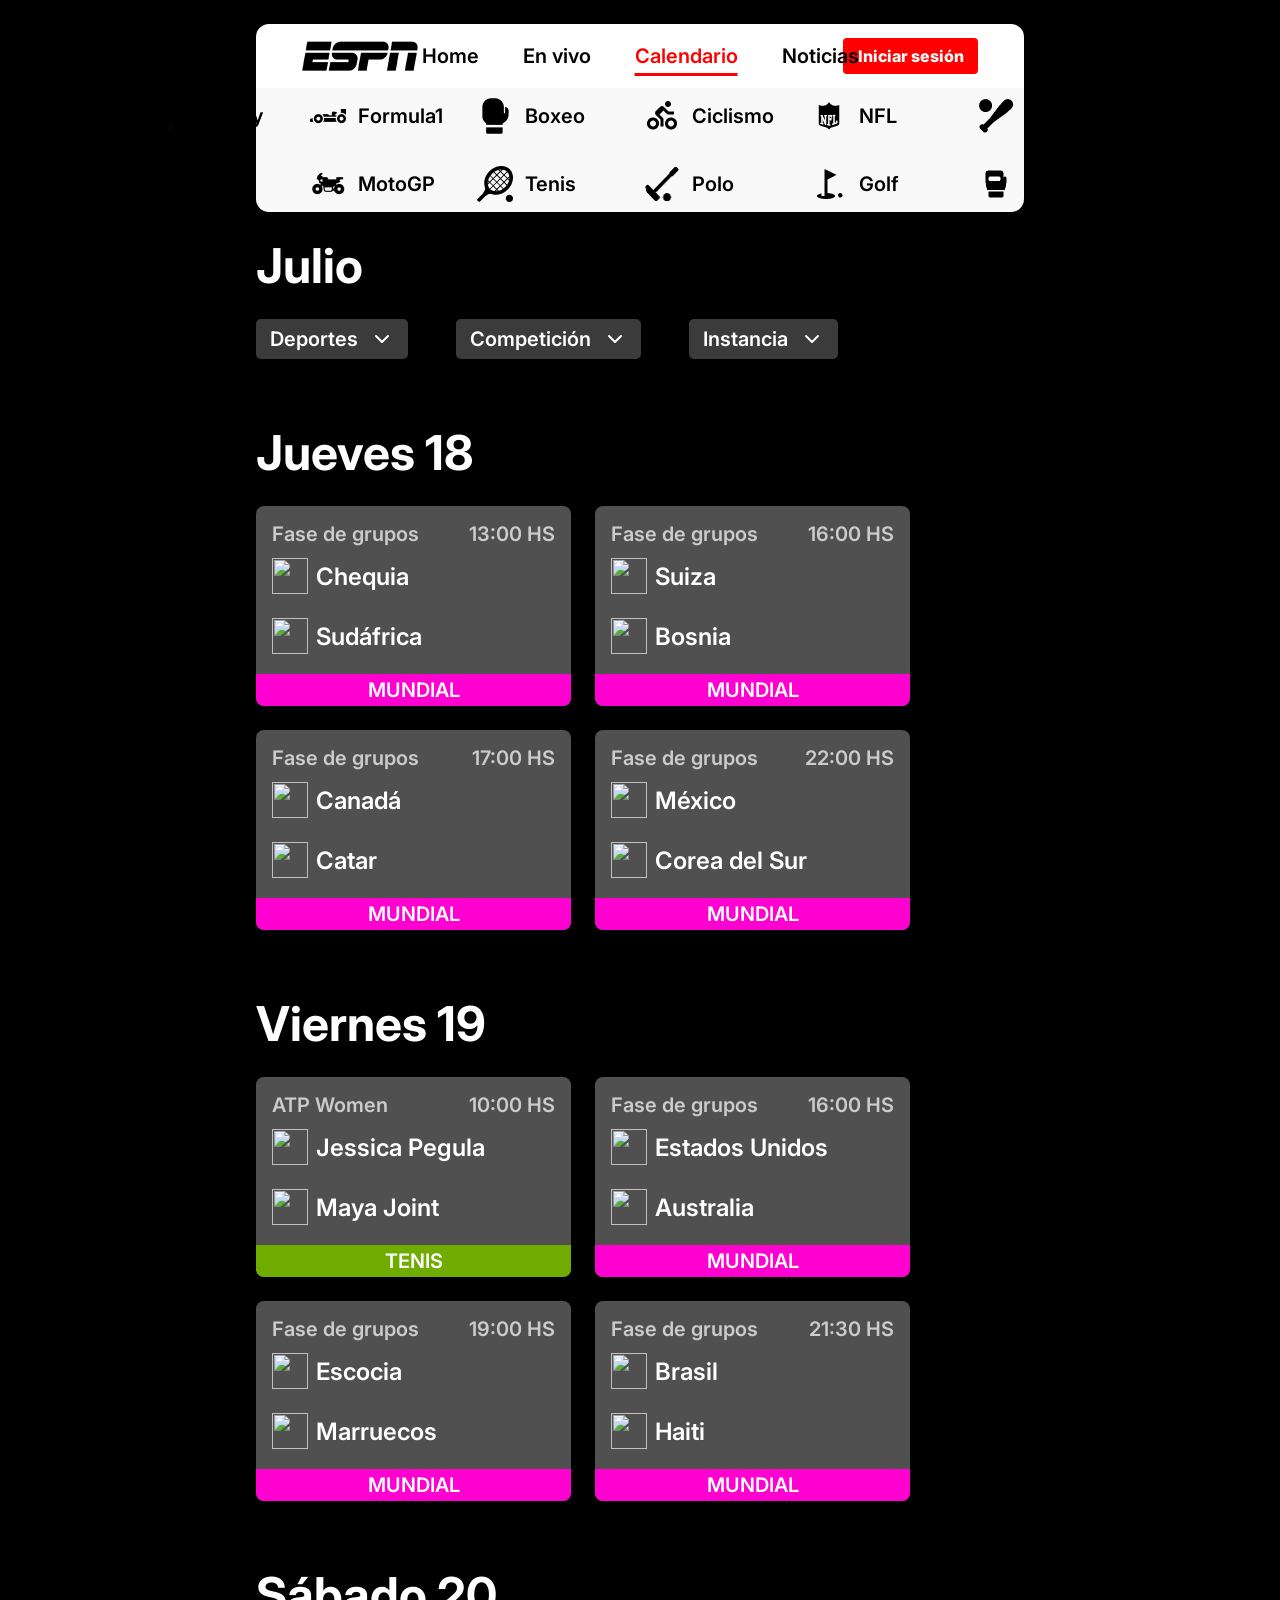
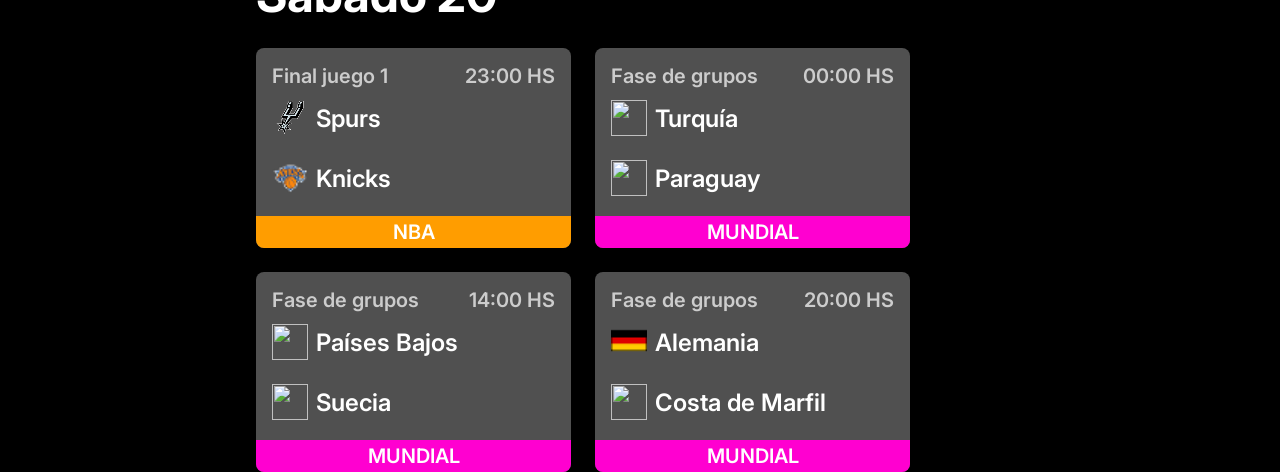
==== calendario.html @ e0d80b86 "calendario" ====
<!DOCTYPE html>
<html lang="es">
<head>
  <meta charset="UTF-8">
  <meta name="viewport" content="width=device-width, initial-scale=1.0">
  <title>ESPN Argentina - Calendario</title>
  <link rel="preconnect" href="https://fonts.googleapis.com">
  <link rel="preconnect" href="https://fonts.gstatic.com" crossorigin>
  <link href="https://fonts.googleapis.com/css2?family=Inter:wght@400;500;600;700;800&display=swap" rel="stylesheet">
  <link rel="stylesheet" href="styles.css">
</head>
<body>

  <header class="navbar" id="navbar">
    <div class="navbar__inner">
      <a href="index.html" class="navbar__logo">
        <img src="assets/logo.png" alt="ESPN" width="116" height="30">
      </a>
      <nav class="navbar__nav">
        <a href="index.html" class="navbar__link">Home</a>
        <a href="en-vivo.html" class="navbar__link">En vivo</a>
        <a href="calendario.html" class="navbar__link navbar__link--active">Calendario</a>
        <a href="noticias.html" class="navbar__link">Noticias</a>
      </nav>
      <div class="navbar__actions">
        <button class="navbar__login">Iniciar sesión</button>
      </div>
    </div>
  </header>

  <div class="sports-grid" id="sportsGrid">
    <div class="sports-grid__row">
      <a href="futbol.html" class="sports-grid__item"><img src="assets/menu/futbol.png" alt="" width="36" height="36"><span>Futbol</span></a>
      <a href="hockey.html" class="sports-grid__item"><img src="assets/menu/hockey.png" alt="" width="36" height="36"><span>Hockey</span></a>
      <a href="formula1.html" class="sports-grid__item"><img src="assets/menu/formula1.png" alt="" width="36" height="36"><span>Formula1</span></a>
      <a href="boxeo.html" class="sports-grid__item"><img src="assets/menu/boxeo.png" alt="" width="36" height="36"><span>Boxeo</span></a>
      <a href="ciclismo.html" class="sports-grid__item"><img src="assets/menu/ciclismo.png" alt="" width="36" height="36"><span>Ciclismo</span></a>
      <a href="nfl.html" class="sports-grid__item"><img src="assets/menu/nfl.png" alt="" width="36" height="36"><span>NFL</span></a>
      <a href="mlb.html" class="sports-grid__item"><img src="assets/menu/mlb.png" alt="" width="36" height="36"><span>MLB</span></a>
      <a href="run.html" class="sports-grid__item"><img src="assets/menu/run.png" alt="" width="36" height="36"><span>RUN</span></a>
    </div>
    <div class="sports-grid__row">
      <a href="rugby.html" class="sports-grid__item"><img src="assets/menu/rugby.png" alt="" width="36" height="36"><span>Rugby</span></a>
      <a href="nba.html" class="sports-grid__item"><img src="assets/menu/nba.png" alt="" width="36" height="36"><span>NBA</span></a>
      <a href="motogp.html" class="sports-grid__item"><img src="assets/menu/motogp.png" alt="" width="36" height="36"><span>MotoGP</span></a>
      <a href="tenis.html" class="sports-grid__item"><img src="assets/menu/tenis.png" alt="" width="36" height="36"><span>Tenis</span></a>
      <a href="polo.html" class="sports-grid__item"><img src="assets/menu/polo.png" alt="" width="36" height="36"><span>Polo</span></a>
      <a href="golf.html" class="sports-grid__item"><img src="assets/menu/golf.png" alt="" width="36" height="36"><span>Golf</span></a>
      <a href="mma.html" class="sports-grid__item"><img src="assets/menu/mma.png" alt="" width="36" height="36"><span>MMA</span></a>
      <div class="sports-grid__item sports-grid__item--empty"></div>
    </div>
  </div>

  <button class="sports-toggle" id="sportsToggle" aria-label="Mostrar deportes">
    <svg width="36" height="36" viewBox="0 0 24 24" fill="none" stroke="currentColor" stroke-width="2" stroke-linecap="round" stroke-linejoin="round"><polyline points="6 9 12 15 18 9"></polyline></svg>
  </button>

  <div class="sports-grid sports-grid--floating" id="sportsGridFloating">
    <div class="sports-grid__row">
      <a href="futbol.html" class="sports-grid__item"><img src="assets/menu/futbol.png" alt="" width="36" height="36"><span>Futbol</span></a>
      <a href="hockey.html" class="sports-grid__item"><img src="assets/menu/hockey.png" alt="" width="36" height="36"><span>Hockey</span></a>
      <a href="formula1.html" class="sports-grid__item"><img src="assets/menu/formula1.png" alt="" width="36" height="36"><span>Formula1</span></a>
      <a href="boxeo.html" class="sports-grid__item"><img src="assets/menu/boxeo.png" alt="" width="36" height="36"><span>Boxeo</span></a>
      <a href="ciclismo.html" class="sports-grid__item"><img src="assets/menu/ciclismo.png" alt="" width="36" height="36"><span>Ciclismo</span></a>
      <a href="nfl.html" class="sports-grid__item"><img src="assets/menu/nfl.png" alt="" width="36" height="36"><span>NFL</span></a>
      <a href="mlb.html" class="sports-grid__item"><img src="assets/menu/mlb.png" alt="" width="36" height="36"><span>MLB</span></a>
      <a href="run.html" class="sports-grid__item"><img src="assets/menu/run.png" alt="" width="36" height="36"><span>RUN</span></a>
    </div>
    <div class="sports-grid__row">
      <a href="rugby.html" class="sports-grid__item"><img src="assets/menu/rugby.png" alt="" width="36" height="36"><span>Rugby</span></a>
      <a href="nba.html" class="sports-grid__item"><img src="assets/menu/nba.png" alt="" width="36" height="36"><span>NBA</span></a>
      <a href="motogp.html" class="sports-grid__item"><img src="assets/menu/motogp.png" alt="" width="36" height="36"><span>MotoGP</span></a>
      <a href="tenis.html" class="sports-grid__item"><img src="assets/menu/tenis.png" alt="" width="36" height="36"><span>Tenis</span></a>
      <a href="polo.html" class="sports-grid__item"><img src="assets/menu/polo.png" alt="" width="36" height="36"><span>Polo</span></a>
      <a href="golf.html" class="sports-grid__item"><img src="assets/menu/golf.png" alt="" width="36" height="36"><span>Golf</span></a>
      <a href="mma.html" class="sports-grid__item"><img src="assets/menu/mma.png" alt="" width="36" height="36"><span>MMA</span></a>
      <div class="sports-grid__item sports-grid__item--empty"></div>
    </div>
  </div>

  <main class="calendario-page">

    <h2 class="section-title">Julio</h2>

    <div class="filters-bar">
      <button class="filter-btn" data-filter="deportes">
        Deportes
        <svg width="24" height="24" viewBox="0 0 24 24" fill="none" stroke="currentColor" stroke-width="2" stroke-linecap="round" stroke-linejoin="round"><polyline points="6 9 12 15 18 9"></polyline></svg>
      </button>
      <button class="filter-btn" data-filter="competicion">
        Competición
        <svg width="24" height="24" viewBox="0 0 24 24" fill="none" stroke="currentColor" stroke-width="2" stroke-linecap="round" stroke-linejoin="round"><polyline points="6 9 12 15 18 9"></polyline></svg>
      </button>
      <button class="filter-btn" data-filter="instancia">
        Instancia
        <svg width="24" height="24" viewBox="0 0 24 24" fill="none" stroke="currentColor" stroke-width="2" stroke-linecap="round" stroke-linejoin="round"><polyline points="6 9 12 15 18 9"></polyline></svg>
      </button>
    </div>

    <!-- Jueves 18 -->
    <section class="day-group">
      <h2 class="section-title">Jueves 18</h2>
      <div class="calendar-cards-row">

        <a href="#" class="calendar-card">
          <div class="calendar-card__header">
            <span class="calendar-card__instance">Fase de grupos</span>
            <span class="calendar-card__time">13:00 HS</span>
          </div>
          <div class="calendar-card__teams">
            <div class="calendar-card__team">
              <img src="assets/banderas/chequia.png" alt="" width="36" height="36">
              <span class="calendar-card__team-name">Chequia</span>
            </div>
            <div class="calendar-card__team">
              <img src="assets/banderas/sudafrica.png" alt="" width="36" height="36">
              <span class="calendar-card__team-name">Sudáfrica</span>
            </div>
          </div>
          <span class="calendar-card__league" style="background-color: var(--color-mundial);">MUNDIAL</span>
        </a>

        <a href="#" class="calendar-card">
          <div class="calendar-card__header">
            <span class="calendar-card__instance">Fase de grupos</span>
            <span class="calendar-card__time">16:00 HS</span>
          </div>
          <div class="calendar-card__teams">
            <div class="calendar-card__team">
              <img src="assets/banderas/suiza.png" alt="" width="36" height="36">
              <span class="calendar-card__team-name">Suiza</span>
            </div>
            <div class="calendar-card__team">
              <img src="assets/banderas/bosnia.png" alt="" width="36" height="36">
              <span class="calendar-card__team-name">Bosnia</span>
            </div>
          </div>
          <span class="calendar-card__league" style="background-color: var(--color-mundial);">MUNDIAL</span>
        </a>

        <a href="#" class="calendar-card">
          <div class="calendar-card__header">
            <span class="calendar-card__instance">Fase de grupos</span>
            <span class="calendar-card__time">17:00 HS</span>
          </div>
          <div class="calendar-card__teams">
            <div class="calendar-card__team">
              <img src="assets/banderas/canada.png" alt="" width="36" height="36">
              <span class="calendar-card__team-name">Canadá</span>
            </div>
            <div class="calendar-card__team">
              <img src="assets/banderas/catar.png" alt="" width="36" height="36">
              <span class="calendar-card__team-name">Catar</span>
            </div>
          </div>
          <span class="calendar-card__league" style="background-color: var(--color-mundial);">MUNDIAL</span>
        </a>

        <a href="#" class="calendar-card">
          <div class="calendar-card__header">
            <span class="calendar-card__instance">Fase de grupos</span>
            <span class="calendar-card__time">22:00 HS</span>
          </div>
          <div class="calendar-card__teams">
            <div class="calendar-card__team">
              <img src="assets/banderas/mexico.png" alt="" width="36" height="36">
              <span class="calendar-card__team-name">México</span>
            </div>
            <div class="calendar-card__team">
              <img src="assets/banderas/coreadelsur.png" alt="" width="36" height="36">
              <span class="calendar-card__team-name">Corea del Sur</span>
            </div>
          </div>
          <span class="calendar-card__league" style="background-color: var(--color-mundial);">MUNDIAL</span>
        </a>

      </div>
    </section>

    <!-- Viernes 19 -->
    <section class="day-group">
      <h2 class="section-title">Viernes 19</h2>
      <div class="calendar-cards-row">

        <a href="#" class="calendar-card">
          <div class="calendar-card__header">
            <span class="calendar-card__instance">ATP Women</span>
            <span class="calendar-card__time">10:00 HS</span>
          </div>
          <div class="calendar-card__teams">
            <div class="calendar-card__team">
              <img src="assets/banderas/eeuu.png" alt="" width="36" height="36">
              <span class="calendar-card__team-name">Jessica Pegula</span>
            </div>
            <div class="calendar-card__team">
              <img src="assets/banderas/australia.png" alt="" width="36" height="36">
              <span class="calendar-card__team-name">Maya Joint</span>
            </div>
          </div>
          <span class="calendar-card__league" style="background-color: var(--color-tenis);">TENIS</span>
        </a>

        <a href="#" class="calendar-card">
          <div class="calendar-card__header">
            <span class="calendar-card__instance">Fase de grupos</span>
            <span class="calendar-card__time">16:00 HS</span>
          </div>
          <div class="calendar-card__teams">
            <div class="calendar-card__team">
              <img src="assets/banderas/eeuu.png" alt="" width="36" height="36">
              <span class="calendar-card__team-name">Estados Unidos</span>
            </div>
            <div class="calendar-card__team">
              <img src="assets/banderas/australia.png" alt="" width="36" height="36">
              <span class="calendar-card__team-name">Australia</span>
            </div>
          </div>
          <span class="calendar-card__league" style="background-color: var(--color-mundial);">MUNDIAL</span>
        </a>

        <a href="#" class="calendar-card">
          <div class="calendar-card__header">
            <span class="calendar-card__instance">Fase de grupos</span>
            <span class="calendar-card__time">19:00 HS</span>
          </div>
          <div class="calendar-card__teams">
            <div class="calendar-card__team">
              <img src="assets/banderas/escocia.png" alt="" width="36" height="36">
              <span class="calendar-card__team-name">Escocia</span>
            </div>
            <div class="calendar-card__team">
              <img src="assets/banderas/marruecos.png" alt="" width="36" height="36">
              <span class="calendar-card__team-name">Marruecos</span>
            </div>
          </div>
          <span class="calendar-card__league" style="background-color: var(--color-mundial);">MUNDIAL</span>
        </a>

        <a href="#" class="calendar-card">
          <div class="calendar-card__header">
            <span class="calendar-card__instance">Fase de grupos</span>
            <span class="calendar-card__time">21:30 HS</span>
          </div>
          <div class="calendar-card__teams">
            <div class="calendar-card__team">
              <img src="assets/banderas/brasil.png" alt="" width="36" height="36">
              <span class="calendar-card__team-name">Brasil</span>
            </div>
            <div class="calendar-card__team">
              <img src="assets/banderas/haiti.png" alt="" width="36" height="36">
              <span class="calendar-card__team-name">Haiti</span>
            </div>
          </div>
          <span class="calendar-card__league" style="background-color: var(--color-mundial);">MUNDIAL</span>
        </a>

      </div>
    </section>

    <!-- Sábado 20 -->
    <section class="day-group">
      <h2 class="section-title">Sábado 20</h2>
      <div class="calendar-cards-row">

        <a href="#" class="calendar-card">
          <div class="calendar-card__header">
            <span class="calendar-card__instance">Final juego 1</span>
            <span class="calendar-card__time">23:00 HS</span>
          </div>
          <div class="calendar-card__teams">
            <div class="calendar-card__team">
              <img src="assets/escudos/spurs.png" alt="" width="36" height="36">
              <span class="calendar-card__team-name">Spurs</span>
            </div>
            <div class="calendar-card__team">
              <img src="assets/escudos/knicks.png" alt="" width="36" height="36">
              <span class="calendar-card__team-name">Knicks</span>
            </div>
          </div>
          <span class="calendar-card__league" style="background-color: var(--color-nba);">NBA</span>
        </a>

        <a href="#" class="calendar-card">
          <div class="calendar-card__header">
            <span class="calendar-card__instance">Fase de grupos</span>
            <span class="calendar-card__time">00:00 HS</span>
          </div>
          <div class="calendar-card__teams">
            <div class="calendar-card__team">
              <img src="assets/banderas/turquia.png" alt="" width="36" height="36">
              <span class="calendar-card__team-name">Turquía</span>
            </div>
            <div class="calendar-card__team">
              <img src="assets/banderas/paraguay.png" alt="" width="36" height="36">
              <span class="calendar-card__team-name">Paraguay</span>
            </div>
          </div>
          <span class="calendar-card__league" style="background-color: var(--color-mundial);">MUNDIAL</span>
        </a>

        <a href="#" class="calendar-card">
          <div class="calendar-card__header">
            <span class="calendar-card__instance">Fase de grupos</span>
            <span class="calendar-card__time">14:00 HS</span>
          </div>
          <div class="calendar-card__teams">
            <div class="calendar-card__team">
              <img src="assets/banderas/paisesbajos.png" alt="" width="36" height="36">
              <span class="calendar-card__team-name">Países Bajos</span>
            </div>
            <div class="calendar-card__team">
              <img src="assets/banderas/suecia.png" alt="" width="36" height="36">
              <span class="calendar-card__team-name">Suecia</span>
            </div>
          </div>
          <span class="calendar-card__league" style="background-color: var(--color-mundial);">MUNDIAL</span>
        </a>

        <a href="#" class="calendar-card">
          <div class="calendar-card__header">
            <span class="calendar-card__instance">Fase de grupos</span>
            <span class="calendar-card__time">20:00 HS</span>
          </div>
          <div class="calendar-card__teams">
            <div class="calendar-card__team">
              <img src="assets/banderas/alemania.png" alt="" width="36" height="36">
              <span class="calendar-card__team-name">Alemania</span>
            </div>
            <div class="calendar-card__team">
              <img src="assets/banderas/costademarfil.png" alt="" width="36" height="36">
              <span class="calendar-card__team-name">Costa de Marfil</span>
            </div>
          </div>
          <span class="calendar-card__league" style="background-color: var(--color-mundial);">MUNDIAL</span>
        </a>

      </div>
    </section>

  </main>

  <script src="script.js"></script>
</body>
</html>
---- styles.css ----
* {
  margin: 0;
  padding: 0;
  box-sizing: border-box;
}

:root {
  --color-red: #FF0000;
  --color-red-hover: #CC0000;
  --color-black: #000000;
  --color-white: #FFFFFF;
  --color-nav-secondary-bg: #F9F9F9;
  --color-mundial: #FF00D0;
--color-nba: #FF9D00;
--color-laliga: #006AAC;
--color-tenis: #70AC00;
--color-ufc: #330376;
--color-f1: #AC0000;

  --font-main: 'Inter', sans-serif;

  --grid-margin-desktop: 256px;
  --grid-gutter-desktop: 24px;
}

body {
  font-family: var(--font-main);
  background-color: var(--color-black);
  color: var(--color-white);
  padding-top: 212px;
}

.navbar {
  width: calc(100% - 512px);
  height: 64px;
  background-color: var(--color-white);
  display: flex;
  align-items: center;
  position: fixed;
  top: 24px;
  left: 256px;
  border-radius: 13px 13px 0 0;
  z-index: 100;
}

.navbar__inner {
  width: 100%;
  height: 100%;
  display: flex;
  align-items: center;
  padding-left: 46px;
  padding-right: 46px;
  position: relative;
}

.navbar__logo {
  display: flex;
  align-items: center;
  flex-shrink: 0;
}

.navbar__logo img {
  width: 116px;
  height: 30px;
  display: block;
}

.navbar__nav {
  display: flex;
  align-items: center;
  gap: 44px;
  position: absolute;
  left: 50%;
  transform: translateX(-50%);
  white-space: nowrap;
}

.navbar__link {
  font-family: var(--font-main);
  font-weight: 600;
  font-size: 20px;
  color: var(--color-black);
  text-decoration: none;
  position: relative;
  line-height: 2;
  white-space: nowrap;
}

.navbar__link--active {
  color: var(--color-red);
}

.navbar__link--active::after {
  content: '';
  position: absolute;
  left: 0;
  bottom: 0;
  width: 100%;
  height: 3px;
  background-color: var(--color-red);
}

.navbar__actions {
  display: flex;
  align-items: center;
  margin-left: auto;
}

.navbar__login {
  width: 135px;
  height: 36px;
  background-color: var(--color-red);
  color: var(--color-white);
  border: none;
  border-radius: 4px;
  font-family: var(--font-main);
  font-weight: 800;
  font-size: 16px;
  cursor: pointer;
  transition: background-color 0.15s ease;
}

.navbar__login:hover {
  background-color: var(--color-red-hover);
}

.sports-grid {
  width: calc(100% - 512px);
  height: 124px;
  background-color: var(--color-nav-secondary-bg);
  display: flex;
  flex-direction: column;
  align-items: center;
  justify-content: center;
  border-radius: 0 0 13px 13px;
  position: fixed;
  top: 88px;
  left: 256px;
  z-index: 97;
}

.sports-grid__row {
  display: flex;
}

.sports-grid__item {
  width: 167px;
  height: 44px;
  display: flex;
  align-items: center;
  gap: 12px;
  padding: 4px;
  text-decoration: none;
  color: var(--color-black);
  font-family: var(--font-main);
  font-weight: 600;
  font-size: 20px;
  border-radius: 4px;
  transition: background-color 0.15s ease, color 0.15s ease;
}

.sports-grid__item img {
  width: 36px;
  height: 36px;
  flex-shrink: 0;
}

.sports-grid__item--empty {
  visibility: hidden;
  pointer-events: none;
}

.sports-grid__item:hover {
  background-color: #3B3B3B;
  color: var(--color-white);
}

.sports-grid__row:first-child {
  margin-bottom: 24px;
}

.sports-grid--floating {
  display: none;
  position: absolute;
  top: 88px;
  left: 0;
  z-index: 99;
}

.sports-grid--floating.sports-grid--open {
  display: flex;
}

.sports-grid--collapsed {
  visibility: hidden;
}

.sports-toggle {
  display: none;
  position: fixed;
  top: 88px;
  left: 50%;
  transform: translateX(-50%);
  width: 131px;
  height: 48px;
  background-color: var(--color-white);
  border: none;
  border-radius: 0 0 13px 13px;
  align-items: center;
  justify-content: center;
  color: var(--color-black);
  cursor: pointer;
  z-index: 98;
}

.sports-toggle--visible {
  display: flex;
}

.sports-toggle--open svg {
  transform: rotate(180deg);
}

.sports-toggle svg {
  transition: transform 0.2s ease;
}

.scores-bar {
  width: calc(100% - 512px);
  margin-left: 256px;
  background-color: #2A2A2A;
  overflow: hidden;
  padding: 0;
}

.scores-track {
  display: flex;
  gap: 16px;
  overflow-x: auto;
  scrollbar-width: none;
  -ms-overflow-style: none;
  padding: 16px 0;
}

.scores-track::-webkit-scrollbar {
  display: none;
}

.score-card {
  flex-shrink: 0;
  width: 239px;
  background-color: #505050;
  border-radius: 8px;
  padding: 16px;
  padding-bottom: 48px; /* espacio para que la franja absoluta no pise el contenido */
  display: flex;
  flex-direction: column;
  gap: 12px;
  color: var(--color-white);
  position: relative;
}

.score-card--tenis {
  width: 343px;
}

.score-card--no-result {
  height: auto;
}

.score-card__header {
  display: flex;
  align-items: center;
  justify-content: space-between;
}

.score-card__live {
  background-color: var(--color-red);
  color: var(--color-white);
  font-family: var(--font-main);
  font-weight: 600;
  font-size: 14px;
  padding: 3px 10px;
  border-radius: 4px;
}

.score-card__when {
  font-family: var(--font-main);
  font-weight: 600;
  font-size: 14px;
  color: var(--color-white);
}

.score-card__time {
  font-family: var(--font-main);
  font-size: 14px;
  color: #AAAAAA;
  margin-left: auto;
}

.score-card__league {
  position: absolute;
  bottom: 0;
  left: 0;
  width: 100%;
  height: 32px;
  display: flex;
  align-items: center;
  justify-content: center;
  font-family: var(--font-main);
  font-weight: 600;
  font-size: 20px;
  color: var(--color-white);
  border-radius: 0 0 8px 8px;
}

.score-card__teams {
  display: flex;
  flex-direction: column;
  gap: 8px;
}

.score-card__team {
  display: flex;
  align-items: center;
  gap: 4px;
}

.score-card__name {
  font-family: var(--font-main);
  font-weight: 600;
  font-size: 20px;
  flex: 1;
}

.score-card__score {
  font-family: var(--font-main);
  font-weight: 600;
  font-size: 20px;
  color: #CCCCCC;
  position: absolute;
  right: 16px;
}

.score-card__sets {
  display: flex;
  gap: 12px;
  margin-left: auto;
}

.score-card__sets span {
  font-family: var(--font-main);
  font-weight: 600;
  font-size: 20px;
  color: #CCCCCC;
}

.score-card__sets span.winner {
  color: var(--color-red);
}

a.score-card {
  text-decoration: none;
  color: var(--color-white);
  cursor: pointer;
  transition: opacity 0.15s ease;
}

a.score-card:hover {
  opacity: 0.85;
}

.hero {
  width: calc(100% - 512px);
  margin-left: 256px;
  position: relative;
  overflow: hidden;
}

.hero__track {
  display: flex;
  transition: transform 0.6s ease;
}

.hero__slide {
  flex-shrink: 0;
  width: 100%;
  position: relative;
}

.hero__img {
  width: 100%;
  height: 792px;
  object-fit: cover;
  display: block;
}

.hero__content {
  position: absolute;
  bottom: 48px;
  left: 36px;
  display: flex;
  flex-direction: column;
  gap: 0;
}

.hero__time {
  font-family: var(--font-main);
  font-weight: 600;
  font-size: 16px;
  color: #AAAAAA;
  margin-bottom: 8px;
}

.hero__text {
  font-family: var(--font-main);
  font-weight: 600;
  font-size: 16px;
  max-width: 400px;
  margin-bottom: 16px;
}

.hero__text--white {
  color: var(--color-white);
}

.hero__text--black {
  color: var(--color-black);
}

.hero__btn {
  display: inline-block;
  background-color: var(--color-red);
  color: var(--color-white);
  font-family: var(--font-main);
  font-weight: 900;
  font-size: 24px;
  padding: 16px 56px;
  border-radius: 13px;
  text-decoration: none;
  align-self: flex-start;
  transition: background-color 0.15s ease;
}

.hero__btn:hover {
  background-color: var(--color-red-hover);
}

.hero__dots {
  position: absolute;
  bottom: 16px;
  left: 50%;
  transform: translateX(-50%);
  display: flex;
  gap: 8px;
}

.hero__dot {
  width: 8px;
  height: 8px;
  border-radius: 50%;
  border: none;
  background-color: #AAAAAA;
  cursor: pointer;
  padding: 0;
  transition: background-color 0.3s ease;
}

.hero__dot--active {
  background-color: var(--color-white);
}

/* =====================
   SECCIÓN RESUMENES + TENDENCIAS + TITULARES
   ===================== */

.content-section {
  width: calc(100% - 512px);
  margin-left: 256px;
  display: flex;
  gap: 24px;
  margin-top: 24px;
  align-items: stretch;
}

.section-title {
  font-family: var(--font-main);
  font-weight: 700;
  font-size: 48px;
  color: var(--color-white);
  margin-bottom: 24px;
}

.section-title--36 {
  font-size: 36px;
}

/* --- Columna izquierda: Resumenes + Tendencias --- */
.columna-izquierda {
  flex: 1;
  min-width: 0;
  display: flex;
  flex-direction: column;
}

.resumenes-col {
  width: 100%;
}

.tendencias-col {
  width: 100%;
  margin-top: 64px;
}

.resumenes-carousel,
.tendencias-carousel {
  overflow: hidden;
  width: 100%;
}

.resumenes-track {
  display: flex;
  gap: 50px;
  transition: transform 0.6s ease;
}

.resumen-card {
  flex-shrink: 0;
  width: 334px;
  height: 455px;
  display: block;
}

.resumen-card img {
  width: 100%;
  height: 100%;
  object-fit: cover;
  display: block;
}

.tendencias-track {
  display: flex;
  gap: 25px;
  transition: transform 0.6s ease;
}

.tendencia-card {
  flex-shrink: 0;
  width: 226px;
  height: 370px;
  display: block;
}

.tendencia-card img {
  width: 100%;
  height: 100%;
  object-fit: cover;
  display: block;
}

/* --- Columna derecha: Titulares --- */
.titulares-col {
  width: 335px;
  flex-shrink: 0;
  display: flex;
  flex-direction: column;
}

.titulares-list {
  display: flex;
  flex-direction: column;
  gap: 16px;
}

.titular-item {
  display: flex;
  gap: 14px;
  text-decoration: none;
  color: var(--color-white);
}

.titular-item img {
  width: 109px;
  height: 109px;
  object-fit: cover;
  border-radius: 4px;
  flex-shrink: 0;
}

.titular-item__text {
  display: flex;
  flex-direction: column;
  justify-content: space-between;
}

.titular-item__title {
  font-family: var(--font-main);
  font-weight: 700;
  font-size: 13px;
  color: var(--color-white);
}

.titular-item__time {
  font-family: var(--font-main);
  font-weight: 500;
  font-size: 12px;
  color: #AAAAAA;
}

/* =====================
   SECCIÓN NOTICIAS
   ===================== */

.noticias-section {
  width: calc(100% - 512px);
  margin-left: 256px;
  margin-top: 64px;
}

.noticias-row {
  display: flex;
  gap: 24px;
  margin-bottom: 24px;
}

.news-card {
  position: relative;
  display: block;
  border-radius: 8px;
  overflow: hidden;
  height: 455px;
  text-decoration: none;
  flex-shrink: 0;
}

.news-card--v1 {
  width: 334px;
}

.news-card--v2 {
  width: 692px;
}

.news-card--v3 {
  width: 1408px;
  margin-bottom: 24px;
}

.news-card__img {
  width: 100%;
  height: 100%;
  object-fit: cover;
  display: block;
}

.news-card__gradient {
  position: absolute;
  bottom: 0;
  left: 0;
  width: 100%;
  height: 100%;
  background: linear-gradient(to bottom, transparent 0%, rgba(0, 0, 0, 0.6) 60%, rgba(0, 0, 0, 0.6) 100%);
  pointer-events: none;
}

.news-card__overlay {
  position: absolute;
  bottom: 0;
  left: 0;
  width: 100%;
  height: 100%;
  padding: 24px 16px;
  display: flex;
  flex-direction: column;
  justify-content: flex-end;
  gap: 12px;
  /* ya no tiene background acá */
}

.news-card__overlay--v2 {
  width: 50%;
  padding: 24px;
  gap: 16px;
}

.news-card__overlay--v3 {
  width: 35%;
  padding: 24px;
  gap: 16px;
}

.news-card__title {
  font-family: var(--font-main);
  font-weight: 600;
  font-size: 20px;
  color: var(--color-white);
  display: -webkit-box;
  -webkit-line-clamp: 4;
  -webkit-box-orient: vertical;
  overflow: hidden;
}

.news-card__title--v2 {
  font-size: 24px;
}

.news-card__league {
  font-family: var(--font-main);
  font-size: 12px;
  color: #AAAAAA;
}

.news-card__league--v2 {
  font-size: 16px;
}

.news-card__tag {
  display: inline-block;
  font-family: var(--font-main);
  font-size: 14px;
  color: var(--color-white);
  padding: 6px 8px;
  border-radius: 4px;
  width: fit-content;
}

/* =====================
   CARRUSEL DE LOGOS (reutilizable: competencias, equipos, etc)
   ===================== */

.logo-carousel-section {
  width: calc(100% - 512px);
  margin-left: 256px;
  margin-top: 64px;
}

.logo-carousel {
  overflow: hidden;
  width: 100%;
}

.logo-carousel__track {
  display: flex;
  gap: 16px;
  transition: transform 0.6s ease;
}

.logo-carousel__item {
  flex-shrink: 0;
  width: 215px;
  height: 215px;
  display: block;
  border-radius: 8px;
  overflow: hidden;
}

.logo-carousel__item img {
  width: 100%;
  height: 100%;
  object-fit: cover;
  display: block;
}

/* =====================
   CARRUSEL NOTICIAS (reutilizable: por liga/categoría)
   ===================== */

.news-carousel-section {
  width: calc(100% - 512px);
  margin-left: 256px;
  margin-top: 64px;
}

.news-carousel {
  overflow-x: auto;
  width: 100%;
  scrollbar-width: none;
  -ms-overflow-style: none;
}

.news-carousel::-webkit-scrollbar {
  display: none;
}

.news-carousel__track {
  display: flex;
  gap: 10px;
}

.news-carousel__item {
  flex-shrink: 0;
  width: 334px;
  display: flex;
  flex-direction: column;
  text-decoration: none;
}

.news-carousel__item img {
  width: 334px;
  height: 193px;
  object-fit: cover;
  display: block;
  border-radius: 8px;
}

.news-carousel__text {
  margin-top: 12px;
  font-family: var(--font-main);
  font-weight: 600;
  font-size: 16px;
  color: var(--color-white);
  display: -webkit-box;
  -webkit-line-clamp: 2;
  -webkit-box-orient: vertical;
  overflow: hidden;
}

/* =====================
   FOOTER (placeholder simple)
   ===================== */

.footer {
  width: calc(100% - 512px);
  margin-left: 256px;
  margin-top: 64px;
  padding: 32px 0;
  border-top: 1px solid #2A2A2A;
  display: flex;
  flex-direction: column;
  align-items: center;
  gap: 12px;
}

.footer__logo {
  opacity: 0.7;
}

.footer__text {
  font-family: var(--font-main);
  font-weight: 400;
  font-size: 14px;
  color: #AAAAAA;
  text-align: center;
}

/* =====================
   PÁGINA EN VIVO
   ===================== */

.en-vivo-page {
  width: calc(100% - 512px);
  margin-left: 256px;
  margin-top: 24px;
}

.en-vivo-page > .section-title {
  font-family: var(--font-main);
  font-weight: 700;
  font-size: 48px;
  color: var(--color-white);
}

/* --- Filtros --- */
.filters-bar {
  display: flex;
  gap: 48px;
  margin-top: 24px;
  margin-bottom: 24px;
}

.filter-btn {
  display: flex;
  align-items: center;
  gap: 12px;
  padding: 8px 14px;
  background-color: #3B3B3B;
  border: none;
  border-radius: 5px;
  color: var(--color-white);
  font-family: var(--font-main);
  font-weight: 600;
  font-size: 20px;
  cursor: pointer;
}

.filter-btn svg {
  width: 24px;
  height: 24px;
}

/* --- Grupo por deporte --- */
.sport-group {
  margin-top: 64px;
}

.sport-group__header {
  display: flex;
  align-items: center;
  gap: 16px;
}

.sport-group__header img {
  width: 45px;
  height: 45px;
}

.sport-group__header .section-title {
  margin-bottom: 0;
}

.live-cards-row {
  display: flex;
  gap: 33px;
  margin-top: 24px;
  overflow-x: auto;
  scrollbar-width: none;
  -ms-overflow-style: none;
}

.live-cards-row::-webkit-scrollbar {
  display: none;
}

/* --- Card grande de En vivo --- */
.live-card {
  flex-shrink: 0;
  width: 383px;
  background-color: #505050;
  border-radius: 8px;
  text-decoration: none;
  color: var(--color-white);
  display: flex;
  flex-direction: column;
  padding: 24px 29px 56px 29px;
  position: relative;
}
.live-card__teams {
  display: flex;
  justify-content: center;
  align-items: flex-start;
  gap: 7px;
}

.live-card__team {
  width: 108px;
  height: 134px;
  display: flex;
  flex-direction: column;
  align-items: center;
  text-align: center;
}

.live-card__team img {
  width: 36px;
  height: 36px;
}

.live-card__team-name {
  margin-top: 4px;
  font-family: var(--font-main);
  font-weight: 600;
  font-size: 20px;
  color: var(--color-white);
}

.live-card__team-record {
  margin-top: 4px;
  font-family: var(--font-main);
  font-weight: 600;
  font-size: 16px;
  color: #CCCCCC;
}

.live-card__team-score {
  margin-top: 4px;
  font-family: var(--font-main);
  font-weight: 700;
  font-size: 32px;
  color: var(--color-white);
}

.live-card__center {
  width: 108px;
  height: 134px;
  display: flex;
  align-items: center;
  justify-content: center;
}

.live-card__time {
  font-family: var(--font-main);
  font-weight: 600;
  font-size: 20px;
  color: var(--color-white);
}

.live-card__league {
  position: absolute;
  bottom: 0;
  left: 0;
  width: 100%;
  height: 32px;
  display: flex;
  align-items: center;
  justify-content: center;
  font-family: var(--font-main);
  font-weight: 600;
  font-size: 20px;
  color: var(--color-white);
  border-radius: 0 0 8px 8px;
}

.live-card__event {
  height: 44px;
  display: flex;
  align-items: center;
  gap: 8px;
  padding: 10px 16px;
  margin-top: 24px;
  background-color: #0D0D0D;
  border-radius: 8px;
}

.live-card__event img {
  width: 24px;
  height: 24px;
}

.live-card__event-text {
  font-family: var(--font-main);
  font-weight: 600;
  font-size: 16px;
  color: var(--color-white);
  flex: 1;
}

.live-card__event-time {
  font-family: var(--font-main);
  font-weight: 600;
  font-size: 16px;
  color: var(--color-white);
  margin-left: auto;
}

/* --- Variante F1 --- */
.live-card--f1 {
  padding-bottom: 56px;
}

.live-card-f1__header {
  display: flex;
  justify-content: space-between;
  align-items: center;
}

.live-card-f1__gp,
.live-card-f1__lap {
  font-family: var(--font-main);
  font-weight: 600;
  font-size: 20px;
  color: var(--color-white);
}

.live-card__league--center {
  position: static;
  width: fit-content;
  height: auto;
  padding: 8px 16px;
  border-radius: 4px;
  margin: 16px auto 0 auto;
}

.live-card-f1__drivers {
  display: flex;
  flex-direction: column;
  margin-top: 32px;
}

.live-card-f1__drivers .live-card__event:first-child {
  margin-top: 0;
}

.live-card-f1__drivers .live-card__event {
  margin-top: 24px;
}

/* =====================
   PÁGINA CALENDARIO
   ===================== */

.calendario-page {
  width: calc(100% - 512px);
  margin-left: 256px;
  margin-top: 24px;
}

.calendario-page > .section-title {
  font-family: var(--font-main);
  font-weight: 700;
  font-size: 48px;
  color: var(--color-white);
}

.day-group {
  margin-top: 64px;
}

.day-group .section-title {
  margin-bottom: 24px;
}

.calendar-cards-row {
  display: flex;
  flex-wrap: wrap;
  gap: 24px;
}

.calendar-card {
  width: 315px;
  height: 200px;
  background-color: #505050;
  border-radius: 8px;
  padding: 16px;
  display: flex;
  flex-direction: column;
  text-decoration: none;
  color: var(--color-white);
  position: relative;
}

.calendar-card__header {
  display: flex;
  justify-content: space-between;
  align-items: center;
}

.calendar-card__instance,
.calendar-card__time {
  font-family: var(--font-main);
  font-weight: 600;
  font-size: 20px;
  color: #CCCCCC;
}

.calendar-card__teams {
  margin-top: 12px;
  display: flex;
  flex-direction: column;
  gap: 24px;
}

.calendar-card__team {
  display: flex;
  align-items: center;
  gap: 8px;
}

.calendar-card__team img {
  width: 36px;
  height: 36px;
}

.calendar-card__team-name {
  font-family: var(--font-main);
  font-weight: 600;
  font-size: 24px;
  color: var(--color-white);
}

.calendar-card__league {
  position: absolute;
  bottom: 0;
  left: 0;
  width: 100%;
  height: 32px;
  display: flex;
  align-items: center;
  justify-content: center;
  font-family: var(--font-main);
  font-weight: 600;
  font-size: 20px;
  color: var(--color-white);
  border-radius: 0 0 8px 8px;
}
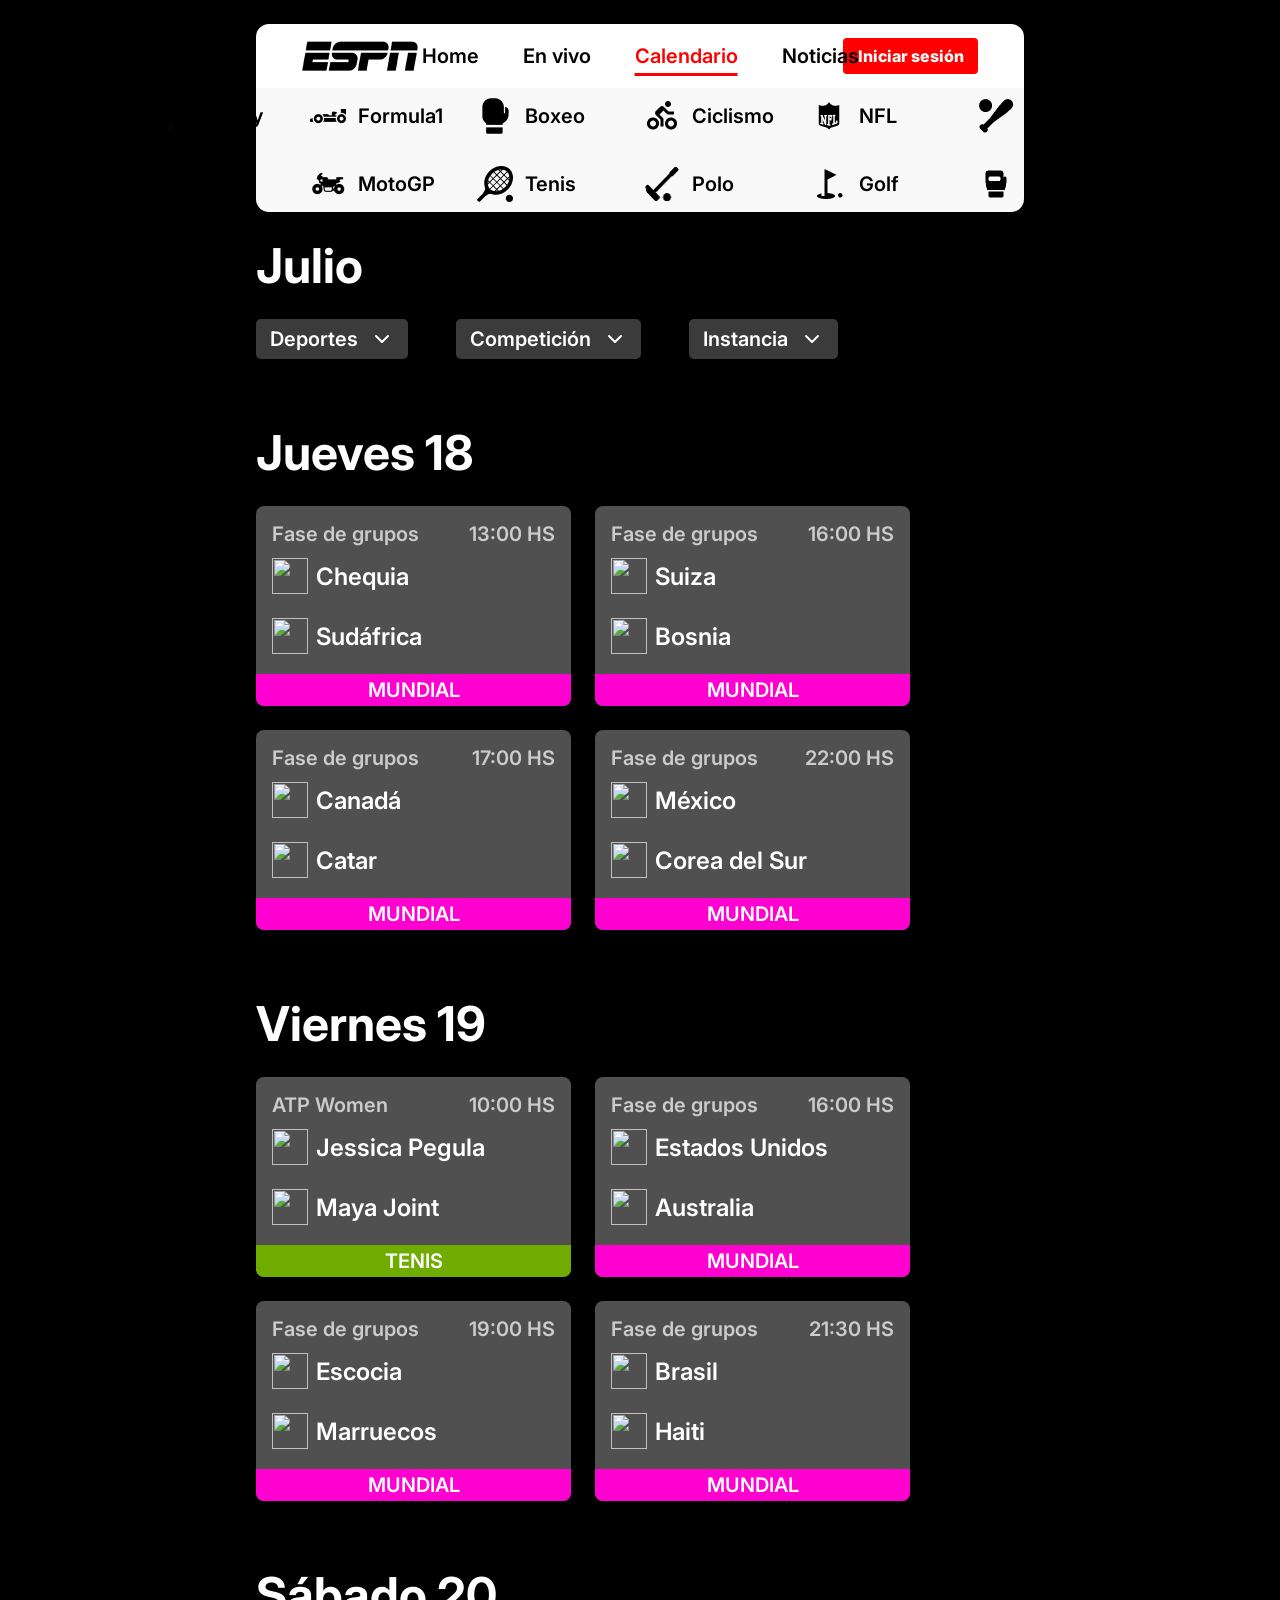
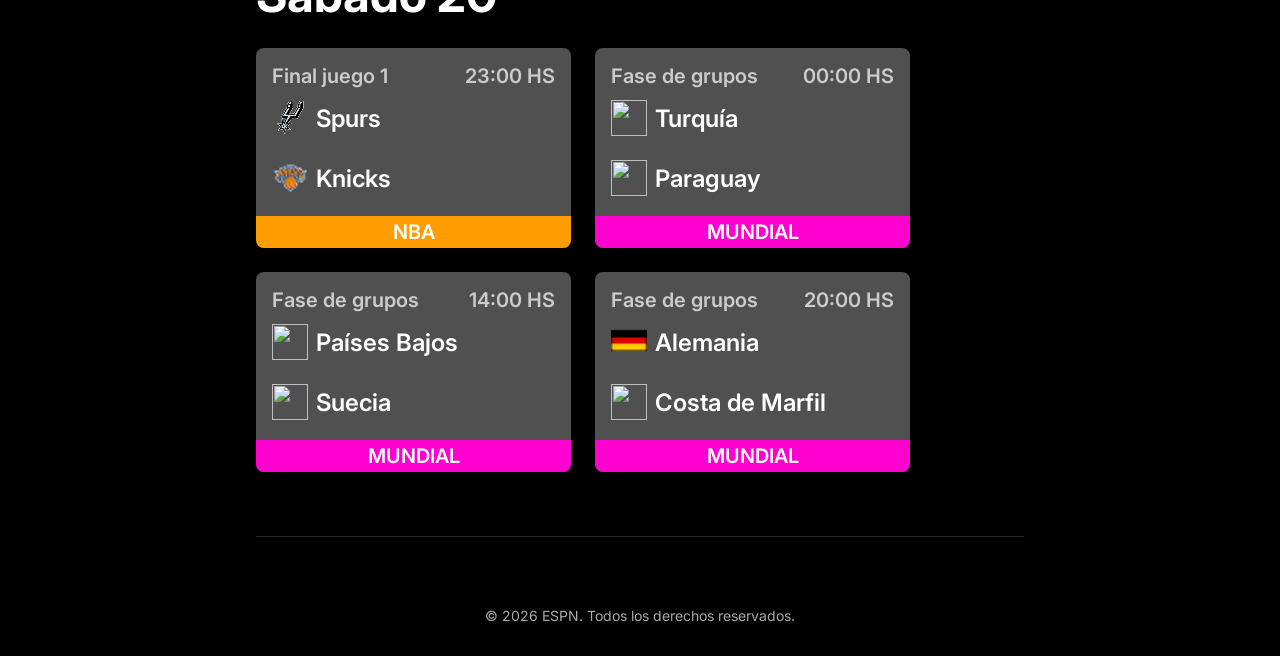
==== commit 8314545f: "todo lo desktop" ====
--- a/calendario.html
+++ b/calendario.html
@@ -102,7 +102,7 @@
       <h2 class="section-title">Jueves 18</h2>
       <div class="calendar-cards-row">
 
-        <a href="#" class="calendar-card">
+        <a href="#" class="calendar-card inactive-link">
           <div class="calendar-card__header">
             <span class="calendar-card__instance">Fase de grupos</span>
             <span class="calendar-card__time">13:00 HS</span>
@@ -120,7 +120,7 @@
           <span class="calendar-card__league" style="background-color: var(--color-mundial);">MUNDIAL</span>
         </a>
 
-        <a href="#" class="calendar-card">
+        <a href="#" class="calendar-card inactive-link">
           <div class="calendar-card__header">
             <span class="calendar-card__instance">Fase de grupos</span>
             <span class="calendar-card__time">16:00 HS</span>
@@ -138,7 +138,7 @@
           <span class="calendar-card__league" style="background-color: var(--color-mundial);">MUNDIAL</span>
         </a>
 
-        <a href="#" class="calendar-card">
+        <a href="#" class="calendar-card inactive-link">
           <div class="calendar-card__header">
             <span class="calendar-card__instance">Fase de grupos</span>
             <span class="calendar-card__time">17:00 HS</span>
@@ -156,7 +156,7 @@
           <span class="calendar-card__league" style="background-color: var(--color-mundial);">MUNDIAL</span>
         </a>
 
-        <a href="#" class="calendar-card">
+        <a href="#" class="calendar-card inactive-link">
           <div class="calendar-card__header">
             <span class="calendar-card__instance">Fase de grupos</span>
             <span class="calendar-card__time">22:00 HS</span>
@@ -182,7 +182,7 @@
       <h2 class="section-title">Viernes 19</h2>
       <div class="calendar-cards-row">
 
-        <a href="#" class="calendar-card">
+        <a href="#" class="calendar-card inactive-link">
           <div class="calendar-card__header">
             <span class="calendar-card__instance">ATP Women</span>
             <span class="calendar-card__time">10:00 HS</span>
@@ -200,7 +200,7 @@
           <span class="calendar-card__league" style="background-color: var(--color-tenis);">TENIS</span>
         </a>
 
-        <a href="#" class="calendar-card">
+        <a href="#" class="calendar-card inactive-link">
           <div class="calendar-card__header">
             <span class="calendar-card__instance">Fase de grupos</span>
             <span class="calendar-card__time">16:00 HS</span>
@@ -218,7 +218,7 @@
           <span class="calendar-card__league" style="background-color: var(--color-mundial);">MUNDIAL</span>
         </a>
 
-        <a href="#" class="calendar-card">
+        <a href="#" class="calendar-card inactive-link">
           <div class="calendar-card__header">
             <span class="calendar-card__instance">Fase de grupos</span>
             <span class="calendar-card__time">19:00 HS</span>
@@ -236,7 +236,7 @@
           <span class="calendar-card__league" style="background-color: var(--color-mundial);">MUNDIAL</span>
         </a>
 
-        <a href="#" class="calendar-card">
+        <a href="#" class="calendar-card inactive-link">
           <div class="calendar-card__header">
             <span class="calendar-card__instance">Fase de grupos</span>
             <span class="calendar-card__time">21:30 HS</span>
@@ -262,7 +262,7 @@
       <h2 class="section-title">Sábado 20</h2>
       <div class="calendar-cards-row">
 
-        <a href="#" class="calendar-card">
+        <a href="#" class="calendar-card inactive-link">
           <div class="calendar-card__header">
             <span class="calendar-card__instance">Final juego 1</span>
             <span class="calendar-card__time">23:00 HS</span>
@@ -280,7 +280,7 @@
           <span class="calendar-card__league" style="background-color: var(--color-nba);">NBA</span>
         </a>
 
-        <a href="#" class="calendar-card">
+        <a href="#" class="calendar-card inactive-link">
           <div class="calendar-card__header">
             <span class="calendar-card__instance">Fase de grupos</span>
             <span class="calendar-card__time">00:00 HS</span>
@@ -298,7 +298,7 @@
           <span class="calendar-card__league" style="background-color: var(--color-mundial);">MUNDIAL</span>
         </a>
 
-        <a href="#" class="calendar-card">
+        <a href="#" class="calendar-card inactive-link">
           <div class="calendar-card__header">
             <span class="calendar-card__instance">Fase de grupos</span>
             <span class="calendar-card__time">14:00 HS</span>
@@ -316,7 +316,7 @@
           <span class="calendar-card__league" style="background-color: var(--color-mundial);">MUNDIAL</span>
         </a>
 
-        <a href="#" class="calendar-card">
+        <a href="#" class="calendar-card inactive-link">
           <div class="calendar-card__header">
             <span class="calendar-card__instance">Fase de grupos</span>
             <span class="calendar-card__time">20:00 HS</span>
@@ -338,7 +338,10 @@
     </section>
 
   </main>
-
+<footer class="footer">
+  <img src="assets/logo.png" alt="ESPN" width="100" height="26" class="footer__logo">
+  <p class="footer__text">© 2026 ESPN. Todos los derechos reservados.</p>
+</footer>
   <script src="script.js"></script>
 </body>
 </html>
--- a/styles.css
+++ b/styles.css
@@ -1181,4 +1181,702 @@
   font-size: 20px;
   color: var(--color-white);
   border-radius: 0 0 8px 8px;
+}
+
+/* =====================
+   PÁGINA NOTICIAS
+   ===================== */
+
+.noticias-page {
+  width: calc(100% - 512px);
+  margin-left: 256px;
+  margin-top: 24px;
+}
+
+.noticias-page > .section-title {
+  font-family: var(--font-main);
+  font-weight: 700;
+  font-size: 48px;
+  color: var(--color-white);
+}
+
+.noticias-page .sport-group {
+  margin-top: 64px;
+}
+
+.noticias-page .sport-group .news-carousel {
+  margin-top: 24px;
+}
+
+/* =====================
+   BARRA SECUNDARIA DE DEPORTE (fija)
+   ===================== */
+
+.sport-navbar {
+  width: calc(100% - 512px);
+  margin-left: 256px;
+  height: 72px;
+  background-color: var(--color-nav-secondary-bg);
+  display: flex;
+  align-items: center;
+  position: fixed;
+  top: 88px;
+  left: 0;
+  z-index: 97;
+}
+
+.sport-navbar__sport {
+  display: flex;
+  align-items: center;
+  gap: 12px;
+  margin-left: 32px;
+  flex-shrink: 0;
+}
+
+.sport-navbar__sport img {
+  width: 36px;
+  height: 36px;
+}
+
+.sport-navbar__sport span {
+  font-family: var(--font-main);
+  font-weight: 600;
+  font-size: 20px;
+  color: var(--color-black);
+}
+
+.sport-navbar__links {
+  display: flex;
+  align-items: center;
+  gap: 28px;
+  margin: 0 auto;
+}
+
+.sport-navbar__link {
+  font-family: var(--font-main);
+  font-weight: 400;
+  font-size: 20px;
+  color: var(--color-black);
+  text-decoration: none;
+  position: relative;
+  padding-bottom: 4px;
+}
+
+.sport-navbar__link--active {
+  color: var(--color-red);
+}
+
+.sport-navbar__link--active::after {
+  content: '';
+  position: absolute;
+  left: 0;
+  bottom: 0;
+  width: 100%;
+  height: 2px;
+  background-color: var(--color-red);
+}
+
+/* Como esta barra reemplaza al espacio del sports-grid, ajustamos el padding del body para páginas de deporte */
+.sport-page {
+  width: calc(100% - 512px);
+  margin-left: 256px;
+  margin-top: 0;
+}
+
+body:has(.sport-navbar) {
+  padding-top: 160px; /* 88px navbar + 72px barra secundaria */
+}
+
+/* =====================
+   PÁGINA DE DEPORTE: TENIS
+   ===================== */
+
+.sport-page {
+  width: calc(100% - 512px);
+  margin-left: 256px;
+}
+
+.scores-bar--sport {
+  width: 100%;
+  margin-left: 0;
+  margin-top: 24px;
+  border-radius: 8px;
+}
+
+.sport-page .section-title {
+  font-family: var(--font-main);
+  font-weight: 700;
+  font-size: 48px;
+  color: var(--color-white);
+  margin-bottom: 24px;
+}
+
+.vs-hero {
+  margin-top: 64px;
+}
+
+.vs-hero__img {
+  width: 1408px;
+  height: 455px;
+  object-fit: cover;
+  border-radius: 8px;
+  display: block;
+}
+
+.players-section {
+  margin-top: 64px;
+}
+
+.players-carousel {
+  overflow-x: auto;
+  width: 100%;
+  scrollbar-width: none;
+  -ms-overflow-style: none;
+}
+
+.players-carousel::-webkit-scrollbar {
+  display: none;
+}
+
+.players-carousel__track {
+  display: flex;
+  gap: 16px;
+}
+
+.player-card {
+  flex-shrink: 0;
+  width: 215px;
+  display: block;
+  text-decoration: none;
+  border-radius: 8px;
+  overflow: hidden;
+}
+
+.player-card img {
+  width: 215px;
+  height: 215px;
+  object-fit: cover;
+  display: block;
+}
+
+.player-card__name {
+  display: flex;
+  align-items: center;
+  justify-content: center;
+  height: 52px;
+  background-color: #3B3B3B;
+  font-family: var(--font-main);
+  font-weight: 600;
+  font-size: 16px;
+  color: var(--color-white);
+  text-align: center;
+}
+
+.resumen-section {
+  margin-top: 64px;
+}
+
+.resumen-hero {
+  position: relative;
+  width: 1036px;
+  height: 626px;
+  overflow: hidden;
+  border-radius: 8px;
+  margin: 0 auto;
+}
+
+.resumen-hero__track {
+  display: flex;
+  height: 100%;
+}
+
+.resumen-hero__slide {
+  flex-shrink: 0;
+  width: 100%;
+  height: 100%;
+}
+
+.resumen-hero__img {
+  width: 100%;
+  height: 100%;
+  object-fit: cover;
+  display: block;
+}
+
+.resumen-hero__dots {
+  position: absolute;
+  bottom: 16px;
+  left: 50%;
+  transform: translateX(-50%);
+  display: flex;
+  gap: 8px;
+}
+
+/* =====================
+   PÁGINA DE JUGADOR (SINNER)
+   ===================== */
+
+.player-page {
+  width: calc(100% - 512px);
+  margin-left: 256px;
+  margin-top: 42px;
+}
+
+.player-header {
+  display: flex;
+  justify-content: space-between;
+}
+
+.player-name {
+  display: flex;
+  flex-direction: column;
+  line-height: 0.9;
+}
+
+.player-name__first {
+  font-family: var(--font-main);
+  font-style: italic;
+  font-weight: 400;
+  font-size: 49px;
+  color: var(--color-white);
+}
+
+.player-name__last {
+  font-family: var(--font-main);
+  font-style: italic;
+  font-weight: 900;
+  font-size: 200px;
+  color: var(--color-white);
+  border-bottom: 3px solid var(--color-red);
+  padding-bottom: 8px;
+  width: fit-content;
+}
+
+.player-rank {
+  display: flex;
+  align-items: center;
+  gap: 16px;
+  margin-top: 18px;
+}
+
+.player-rank__flag {
+  width: 101px;
+  height: 68px;
+  object-fit: cover;
+}
+
+.player-rank__text {
+  font-family: var(--font-main);
+  font-style: italic;
+  font-size: 18px;
+  color: var(--color-white);
+}
+
+.player-stats-card {
+  width: 412px;
+  height: 206px;
+  background-color: #3B3B3B;
+  border-radius: 8px;
+  padding: 16px;
+  margin-top: 24px;
+  color: var(--color-white);
+}
+
+.player-stats-card p,
+.player-stats-card li {
+  font-family: var(--font-main);
+  font-weight: 600;
+  font-size: 24px;
+  color: var(--color-white);
+}
+
+.player-stats-card ul {
+  margin-top: 8px;
+  padding-left: 20px;
+}
+
+.player-header__photo {
+  width: 646px;
+  height: 646px;
+  object-fit: cover;
+  border-radius: 8px;
+  display: block;
+}
+
+.player-matches {
+  display: flex;
+  gap: 16px;
+  margin-top: 36px;
+  overflow-x: auto;
+  scrollbar-width: none;
+  -ms-overflow-style: none;
+}
+
+.player-matches::-webkit-scrollbar {
+  display: none;
+}
+
+.player-match-card {
+  flex-shrink: 0;
+  height: 238px;
+  background-color: #505050;
+  border-radius: 8px;
+  padding: 14px;
+  display: flex;
+  flex-direction: column;
+}
+
+.player-match-card__info {
+  font-family: var(--font-main);
+  font-weight: 600;
+  font-size: 20px;
+  color: #CCCCCC;
+}
+
+.player-match-card__row {
+  display: flex;
+  align-items: center;
+  justify-content: space-between;
+  margin-top: 24px;
+}
+
+.player-match-card__row:first-of-type {
+  margin-top: 21px;
+}
+
+.player-match-card__player {
+  display: flex;
+  align-items: center;
+  gap: 8px;
+}
+
+.player-match-card__player img {
+  width: 36px;
+  height: 36px;
+}
+
+.player-match-card__player span {
+  font-family: var(--font-main);
+  font-weight: 600;
+  font-size: 24px;
+  color: var(--color-white);
+}
+
+.player-match-card__sets {
+  display: flex;
+  gap: 12px;
+}
+
+.player-match-card__sets span {
+  font-family: var(--font-main);
+  font-weight: 600;
+  font-size: 24px;
+  color: #CCCCCC;
+}
+
+.player-match-card__sets span.winner {
+  color: var(--color-red);
+}
+
+/* =====================
+   PÁGINA DE DEPORTE: NBA (reutiliza estructura de Tenis)
+   ===================== */
+
+.logo-carousel-section--sport {
+  margin-top: 64px;
+}
+
+.sport-page .logo-carousel-section {
+  width: 100%;
+  margin-left: 0;
+}
+
+/* =====================
+   PÁGINA MINUTO A MINUTO
+   ===================== */
+
+.match-page {
+  width: calc(100% - 512px);
+  margin-left: 256px;
+  margin-top: 24px;
+}
+
+.match-header {
+  margin-top: 64px;
+  text-align: center;
+}
+
+.match-header__title,
+.match-header__instance {
+  font-family: var(--font-main);
+  font-weight: 600;
+  font-size: 36px;
+  color: var(--color-white);
+}
+
+.match-header__instance {
+  margin-top: 36px;
+}
+
+.match-plays {
+  margin-top: 24px;
+  display: flex;
+  flex-direction: column;
+  gap: 24px;
+}
+
+.match-play {
+  background-color: #505050;
+  border-radius: 8px;
+  padding: 16px 32px;
+  display: flex;
+  justify-content: space-between;
+  align-items: center;
+}
+
+.match-play__info {
+  display: flex;
+  flex-direction: column;
+  gap: 12px;
+  max-width: 70%;
+}
+
+.match-play__title,
+.match-play__time {
+  font-family: var(--font-main);
+  font-weight: 600;
+  font-size: 20px;
+  color: var(--color-white);
+}
+
+.match-play__desc {
+  font-family: var(--font-main);
+  font-weight: 600;
+  font-size: 20px;
+  color: #CCCCCC;
+}
+
+.match-play__score {
+  display: flex;
+  gap: 64px;
+}
+
+.match-play__team {
+  display: flex;
+  flex-direction: column;
+  align-items: center;
+}
+
+.match-play__number {
+  font-family: var(--font-main);
+  font-weight: 700;
+  font-size: 32px;
+  color: var(--color-white);
+}
+
+.match-play__abbr {
+  font-family: var(--font-main);
+  font-weight: 600;
+  font-size: 20px;
+  color: var(--color-white);
+}
+
+.vs-hero__clickable {
+  position: relative;
+}
+
+.vs-hero__half--left {
+  position: absolute;
+  top: 0;
+  left: 0;
+  height: 100%;
+  width: 50%;
+  display: block;
+}
+
+/* =====================
+   PÁGINA DE NOTICIA INDIVIDUAL
+   ===================== */
+
+.noticia-page {
+  width: calc(100% - 512px);
+  margin-left: 256px;
+  margin-top: 24px;
+}
+
+.noticia-page > .section-title {
+  font-family: var(--font-main);
+  font-weight: 700;
+  font-size: 48px;
+  color: var(--color-white);
+}
+
+.noticia-hero {
+  margin-top: 24px;
+}
+
+.noticia-hero__img {
+  width: 1408px;
+  height: 792px;
+  object-fit: cover;
+  border-radius: 8px;
+  display: block;
+}
+
+.noticia-content {
+  display: flex;
+  gap: 24px;
+  margin-top: 24px;
+  align-items: stretch;
+}
+
+.noticia-content__left {
+  display: flex;
+  flex-direction: column;
+  gap: 16px;
+  justify-content: space-between;
+}
+
+.noticia-paragraph {
+  width: 960px;
+  background-color: #505050;
+  border-radius: 8px;
+  padding: 16px 130px;
+}
+
+.noticia-paragraph p {
+  font-family: var(--font-main);
+  font-weight: 400;
+  font-size: 16px;
+  color: var(--color-white);
+}
+
+.noticia-content__right {
+  flex: 1;
+  background-color: #505050;
+  border-radius: 8px;
+  padding: 54px 48px;
+}
+
+.noticia-stats__title {
+  font-family: var(--font-main);
+  font-weight: 600;
+  font-size: 24px;
+  color: var(--color-white);
+  text-align: center;
+}
+
+.noticia-stats__item {
+  font-family: var(--font-main);
+  font-weight: 600;
+  font-size: 16px;
+  color: var(--color-white);
+  margin-top: 75px;
+}
+
+.noticia-author {
+  margin-top: 24px;
+  font-family: var(--font-main);
+  font-weight: 600;
+  font-size: 16px;
+  color: #CCCCCC;
+}
+
+.noticia-page .sport-group {
+  margin-top: 12px;
+}
+
+/* =====================
+   PÁGINA NOTICIA KIMI (layout 2 columnas)
+   ===================== */
+
+.noticia-kimi-page {
+  width: calc(100% - 512px);
+  margin-left: 256px;
+  margin-top: 24px;
+}
+
+.noticia-kimi__sport-logo {
+  width: 156px;
+  height: 87px;
+  display: block;
+}
+
+.noticia-kimi-content {
+  display: flex;
+  margin-top: 0;
+}
+
+.noticia-kimi__text {
+  width: 50%;
+  padding: 0 16px;
+  display: flex;
+  flex-direction: column;
+  justify-content: center;
+  gap: 42px;
+}
+
+.noticia-kimi__text p {
+  font-family: var(--font-main);
+  font-weight: 400;
+  font-size: 24px;
+  color: var(--color-white);
+}
+
+.noticia-kimi__right {
+  width: 50%;
+}
+
+.noticia-kimi__title {
+  display: flex;
+  flex-direction: column;
+}
+
+.noticia-kimi__title-line {
+  font-family: var(--font-main);
+  font-weight: 500;
+  font-size: 60px;
+  color: var(--color-white);
+  line-height: 1;
+}
+
+.noticia-kimi__title-line--big {
+  font-style: italic;
+  font-weight: 900;
+  font-size: 80px;
+}
+
+.noticia-kimi__photo {
+  width: 100%;
+  height: 701px;
+  object-fit: cover;
+  display: block;
+  margin-top: 40px;
+}
+
+.noticia-kimi-page .noticia-author {
+  margin-top: 12px;
+}
+
+/* =====================
+   VARIANTE: TÍTULO SIN LÍNEA GRANDE (URBA)
+   ===================== */
+
+.noticia-kimi__title--urba .noticia-kimi__title-line {
+  font-size: 60px;
+  font-weight: 500;
+}
+
+.noticia-kimi__title--urba em {
+  font-style: italic;
+  font-weight: 900;
+}
+
+/* Links sin destino real: quitar apariencia clickeable */
+.inactive-link {
+  cursor: default !important;
+}
+
+.inactive-link:hover {
+  opacity: 1 !important;
 }
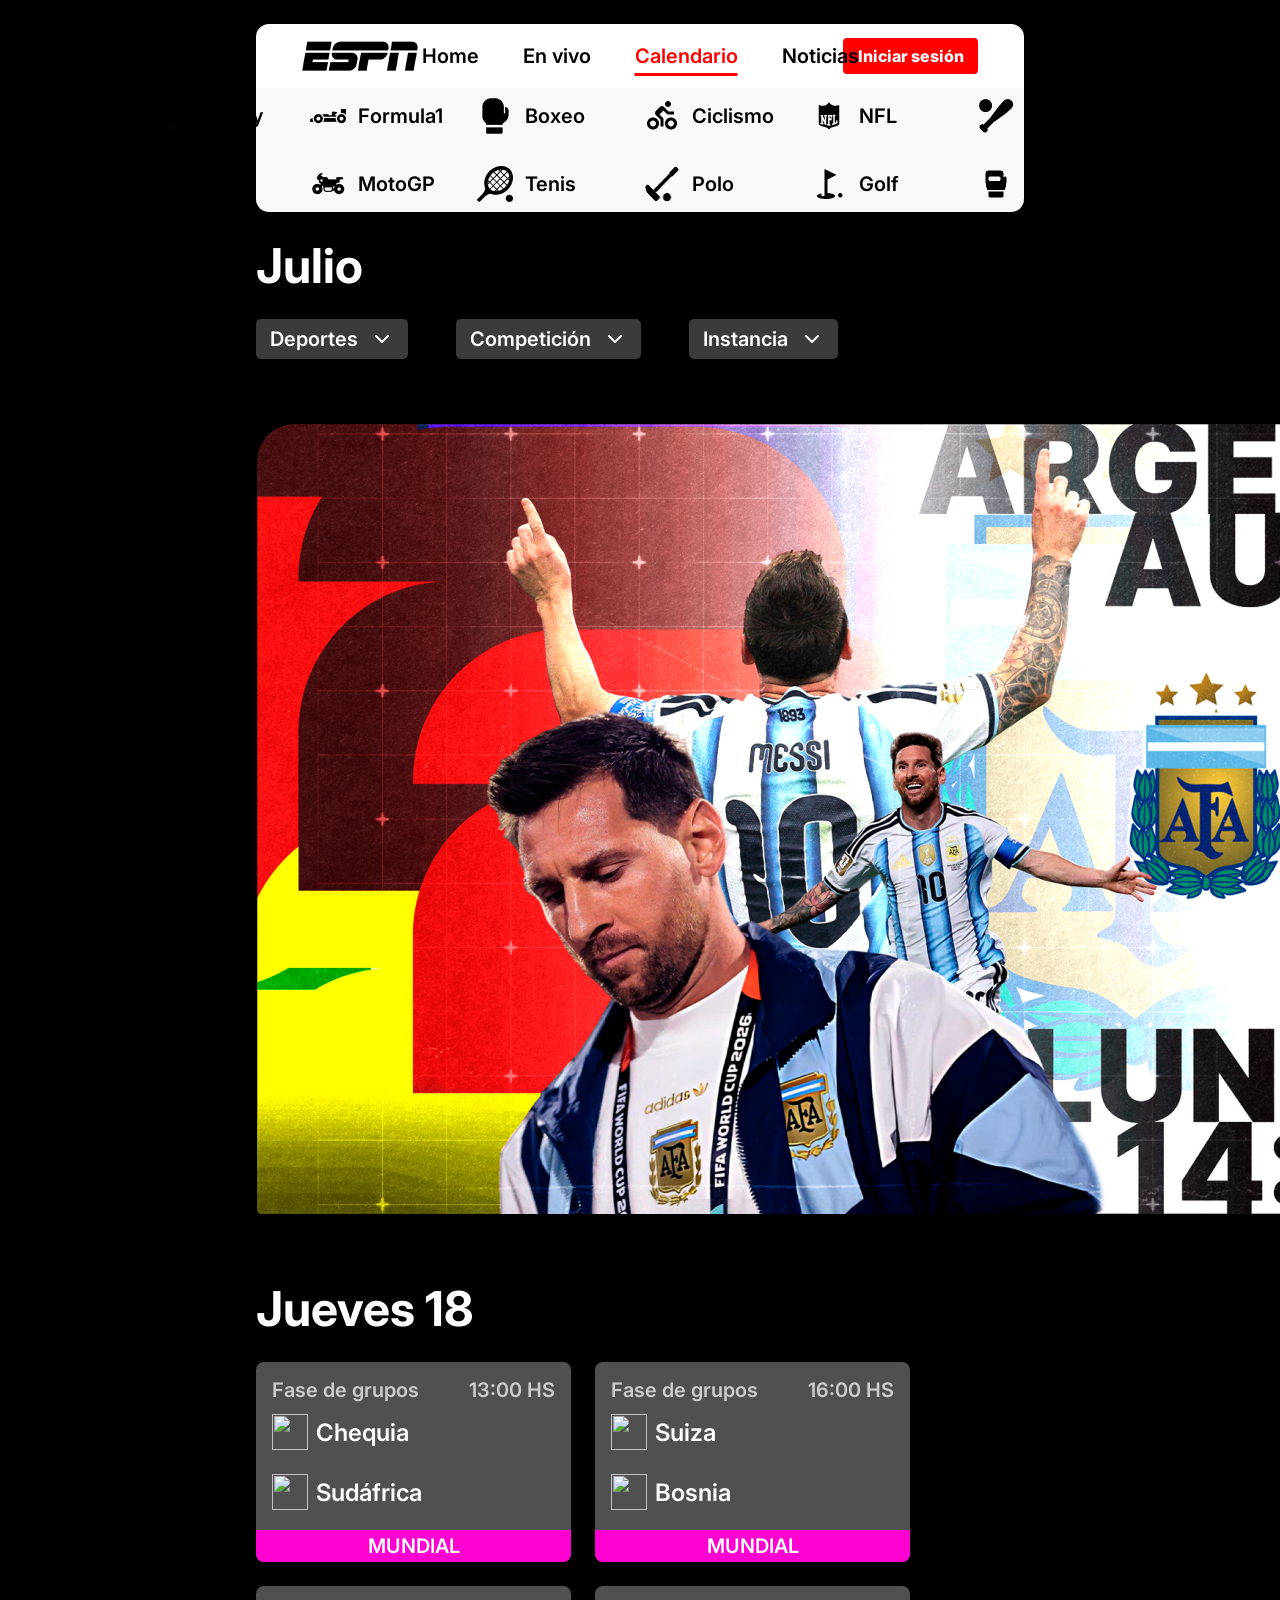
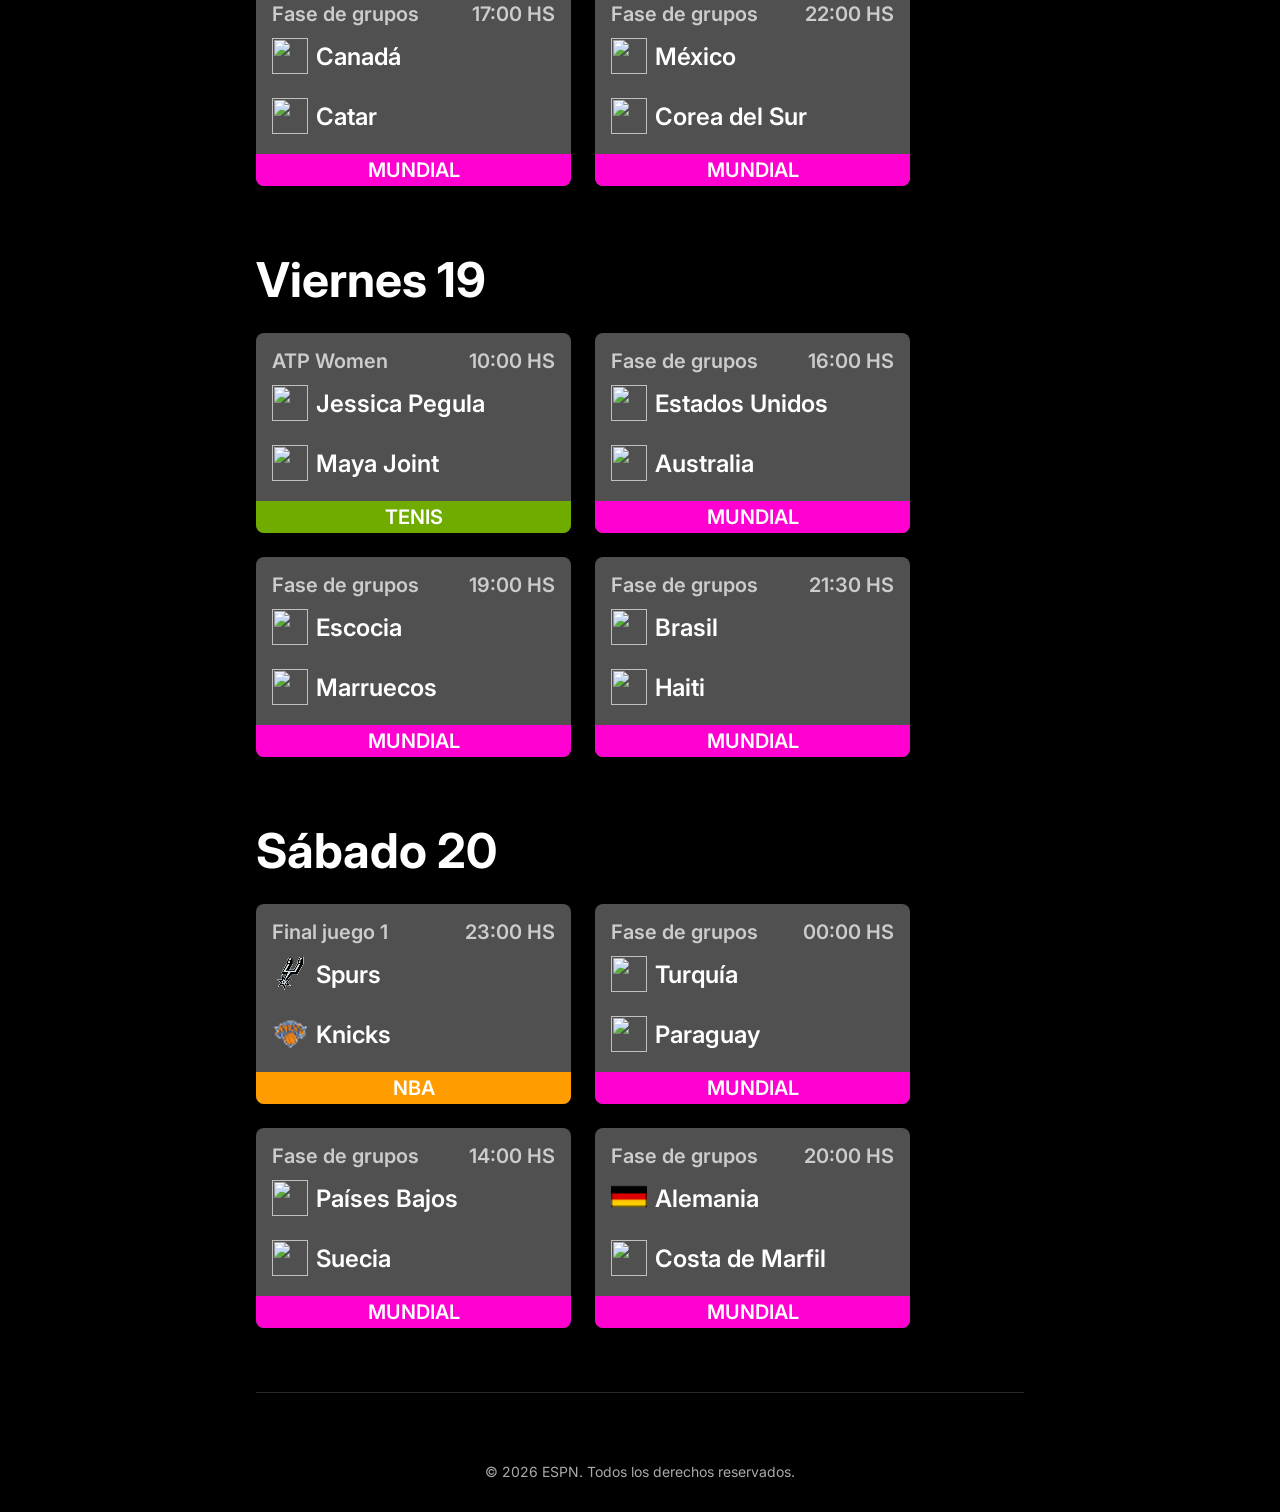
==== commit f77461b1: "mucho mas" ====
--- a/calendario.html
+++ b/calendario.html
@@ -11,22 +11,121 @@
 </head>
 <body>
 
-  <header class="navbar" id="navbar">
-    <div class="navbar__inner">
-      <a href="index.html" class="navbar__logo">
-        <img src="assets/logo.png" alt="ESPN" width="116" height="30">
-      </a>
-      <nav class="navbar__nav">
-        <a href="index.html" class="navbar__link">Home</a>
-        <a href="en-vivo.html" class="navbar__link">En vivo</a>
-        <a href="calendario.html" class="navbar__link navbar__link--active">Calendario</a>
-        <a href="noticias.html" class="navbar__link">Noticias</a>
-      </nav>
-      <div class="navbar__actions">
-        <button class="navbar__login">Iniciar sesión</button>
-      </div>
-    </div>
-  </header>
+<header class="navbar" id="navbar">
+  <div class="navbar__inner">
+
+    <button class="navbar__mobile-menu" aria-label="Abrir menú">
+      <img src="assets/mobile/menu.png" alt="" width="36" height="36">
+    </button>
+
+    <a href="index.html" class="navbar__logo">
+      <img src="assets/logo.png" alt="ESPN" width="116" height="30">
+    </a>
+
+    <nav class="navbar__nav">
+      <a href="index.html" class="navbar__link">Home</a>
+      <a href="en-vivo.html" class="navbar__link">En vivo</a>
+      <a href="calendario.html" class="navbar__link navbar__link--active">Calendario</a>
+      <a href="noticias.html" class="navbar__link">Noticias</a>
+    </nav>
+
+    <div class="navbar__actions">
+      <button class="navbar__login">Iniciar sesión</button>
+    </div>
+
+    <button class="navbar__mobile-login" aria-label="Iniciar sesión">
+      <img src="assets/mobile/sesion.png" alt="" width="36" height="36">
+    </button>
+
+  </div>
+</header>
+<div class="mobile-drawer-overlay" id="mobileDrawerOverlay"></div>
+
+<nav class="mobile-drawer" id="mobileDrawer">
+  <a href="index.html" class="mobile-drawer__item">
+    <img src="assets/mobile/icon-home.png" alt="" width="24" height="24">
+    <span>Home</span>
+  </a>
+  <a href="en-vivo.html" class="mobile-drawer__item">
+    <img src="assets/mobile/icon-envivo.png" alt="" width="24" height="24">
+    <span>En vivo</span>
+  </a>
+  <a href="calendario.html" class="mobile-drawer__item">
+    <img src="assets/mobile/icon-calendario.png" alt="" width="24" height="24">
+    <span>Calendario</span>
+  </a>
+  <a href="noticias.html" class="mobile-drawer__item">
+    <img src="assets/mobile/icon-noticias.png" alt="" width="24" height="24">
+    <span>Noticias</span>
+  </a>
+  <a href="futbol.html" class="mobile-drawer__item">
+    <img src="assets/menu/futbol.png" alt="" width="24" height="24">
+    <span>Futbol</span>
+  </a>
+  <a href="rugby.html" class="mobile-drawer__item">
+    <img src="assets/menu/rugby.png" alt="" width="24" height="24">
+    <span>Rugby</span>
+  </a>
+  <a href="formula1.html" class="mobile-drawer__item">
+    <img src="assets/menu/formula1.png" alt="" width="24" height="24">
+    <span>Formula1</span>
+  </a>
+  <a href="nba.html" class="mobile-drawer__item">
+    <img src="assets/menu/nba.png" alt="" width="24" height="24">
+    <span>NBA</span>
+  </a>
+  <a href="tenis.html" class="mobile-drawer__item">
+    <img src="assets/menu/tenis.png" alt="" width="24" height="24">
+    <span>Tenis</span>
+  </a>
+  <a href="hockey.html" class="mobile-drawer__item">
+    <img src="assets/menu/hockey.png" alt="" width="24" height="24">
+    <span>Hockey</span>
+  </a>
+  <a href="boxeo.html" class="mobile-drawer__item">
+    <img src="assets/menu/boxeo.png" alt="" width="24" height="24">
+    <span>Boxeo</span>
+  </a>
+  <a href="mma.html" class="mobile-drawer__item">
+    <img src="assets/menu/mma.png" alt="" width="24" height="24">
+    <span>MMA</span>
+  </a>
+  <a href="polo.html" class="mobile-drawer__item">
+    <img src="assets/menu/polo.png" alt="" width="24" height="24">
+    <span>Polo</span>
+  </a>
+  <a href="ciclismo.html" class="mobile-drawer__item">
+    <img src="assets/menu/ciclismo.png" alt="" width="24" height="24">
+    <span>Ciclismo</span>
+  </a>
+  <a href="motogp.html" class="mobile-drawer__item">
+    <img src="assets/menu/motogp.png" alt="" width="24" height="24">
+    <span>MotoGP</span>
+  </a>
+  <a href="golf.html" class="mobile-drawer__item">
+    <img src="assets/menu/golf.png" alt="" width="24" height="24">
+    <span>Golf</span>
+  </a>
+  <a href="run.html" class="mobile-drawer__item">
+    <img src="assets/menu/run.png" alt="" width="24" height="24">
+    <span>RUN</span>
+  </a>
+  <a href="nfl.html" class="mobile-drawer__item">
+    <img src="assets/menu/nfl.png" alt="" width="24" height="24">
+    <span>NFL</span>
+  </a>
+  <a href="mlb.html" class="mobile-drawer__item">
+    <img src="assets/menu/mlb.png" alt="" width="24" height="24">
+    <span>MLB</span>
+  </a>
+</nav>
+
+<nav class="mobile-secondary-nav">
+  <a href="index.html" class="mobile-secondary-nav__link">Home</a>
+  <a href="en-vivo.html" class="mobile-secondary-nav__link">En vivo</a>
+  <a href="calendario.html" class="mobile-secondary-nav__link mobile-secondary-nav__link--active">Calendario</a>
+  <a href="noticias.html" class="mobile-secondary-nav__link">Noticias</a>
+</nav>
 
   <div class="sports-grid" id="sportsGrid">
     <div class="sports-grid__row">
@@ -96,6 +195,9 @@
         <svg width="24" height="24" viewBox="0 0 24 24" fill="none" stroke="currentColor" stroke-width="2" stroke-linecap="round" stroke-linejoin="round"><polyline points="6 9 12 15 18 9"></polyline></svg>
       </button>
     </div>
+    <section class="calendar-featured">
+  <img src="assets/calendario/evento-destacado.png" alt="Evento destacado" class="calendar-featured__img">
+</section>
 
     <!-- Jueves 18 -->
     <section class="day-group">
--- a/styles.css
+++ b/styles.css
@@ -1879,4 +1879,1264 @@
 
 .inactive-link:hover {
   opacity: 1 !important;
-}+}
+.noticia-urba__header {
+  display: flex;
+  align-items: center;
+  justify-content: space-between;
+  gap: 24px;
+}
+
+.noticia-urba__logo {
+  width: 156px;
+  height: auto;
+  flex-shrink: 0;
+}
+
+
+
+/* Ocultar elementos mobile-only en desktop por default */
+.navbar__mobile-menu,
+.navbar__mobile-login,
+.mobile-secondary-nav {
+  display: none;
+}
+
+.hero__mobile-link {
+  display: none;
+}
+/* =====================
+   RESPONSIVE MOBILE (max-width: 768px)
+   ===================== */
+.event-text--short {
+  display: none;
+}
+
+.mobile-drawer,
+.mobile-drawer-overlay {
+  display: none;
+}
+
+.calendar-featured {
+  margin-top: 64px;
+}
+
+.calendar-featured__img {
+  width: 1408px;
+  height: 792px;
+  object-fit: cover;
+  border-radius: 8px;
+  display: block;
+}
+
+@media (max-width: 768px) {
+
+  /* Reset de grilla mobile */
+  :root {
+    --grid-margin-mobile: 16px;
+    --grid-gutter-mobile: 8px;
+  }
+
+  body {
+    padding-top: 92px;
+  }
+
+  .sports-grid,
+.sports-toggle,
+.sports-grid--floating {
+  display: none !important;
+}
+  /* Navbar mobile */
+  .navbar {
+    width: 100%;
+    height: 56px;
+    position: fixed;
+    top: 0;
+    left: 0;
+    border-radius: 0;
+  }
+
+  .navbar__inner {
+    padding-left: 16px;
+    padding-right: 16px;
+    padding-top: 10px;
+    padding-bottom: 10px;
+    justify-content: space-between;
+  }
+
+  /* Ocultar nav de links y acciones de desktop */
+  .navbar__nav {
+    display: none;
+  }
+
+  .navbar__login {
+    display: none;
+  }
+
+  /* Mostrar menú hamburguesa mobile */
+  .navbar__mobile-menu {
+    display: flex;
+    width: 36px;
+    height: 36px;
+    align-items: center;
+    justify-content: center;
+    background: none;
+    border: none;
+    color: var(--color-black);
+    cursor: pointer;
+  }
+
+  
+
+  /* Logo centrado */
+  .navbar__logo {
+    position: absolute;
+    left: 50%;
+    transform: translateX(-50%);
+  }
+
+  .navbar__logo img {
+    width: 93px;
+    height: 24px;
+  }
+
+  /* Icono de login mobile */
+  .navbar__mobile-login {
+    display: flex;
+    width: 36px;
+    height: 36px;
+    align-items: center;
+    justify-content: center;
+    background: none;
+    border: none;
+    cursor: pointer;
+  }
+
+  .navbar__mobile-menu img,
+.navbar__mobile-login img {
+  width: 36px;
+  height: 36px;
+  display: block;
+}
+.mobile-secondary-nav {
+  display: flex;
+  justify-content: center;
+  align-items: center;
+  gap: 23px;
+  height: 36px;
+  width: 100%;
+  background-color: var(--color-white);
+  position: fixed;
+  top: 56px;
+  left: 0;
+  z-index: 96;
+}
+
+.mobile-secondary-nav__link {
+  font-family: var(--font-main);
+  font-weight: 400;
+  font-size: 16px;
+  color: var(--color-black);
+  text-decoration: none;
+  position: relative;
+  padding-bottom: 4px;
+}
+
+.mobile-secondary-nav__link--active {
+  color: var(--color-red);
+}
+
+.mobile-secondary-nav__link--active::after {
+  content: '';
+  position: absolute;
+  left: 0;
+  bottom: 0;
+  width: 100%;
+  height: 2px;
+  background-color: var(--color-red);
+}
+
+/* Scores bar mobile */
+.scores-bar {
+  width: 100%;
+  margin-left: 0;
+}
+
+.score-card {
+  width: 175px;
+  height: 117px;
+  padding: 8px 15px;
+  padding-bottom: 35px;
+  gap: 8px;
+}
+
+.score-card--tenis {
+  width: auto;
+  padding-left: 16px;
+  padding-right: 16px;
+}
+
+.score-card__live {
+  font-size: 10px;
+  padding: 4px 6px;
+}
+
+.score-card__time {
+  font-size: 16px;
+  font-weight: 400;
+}
+
+.score-card__when {
+  font-size: 16px;
+  font-weight: 600;
+}
+
+.score-card__name {
+  font-size: 16px;
+  font-weight: 600;
+}
+
+.score-card__score {
+  font-size: 16px;
+  font-weight: 600;
+}
+
+.score-card__team img {
+  width: 21px;
+  height: 21px;
+}
+
+.score-card__team {
+  gap: 4px;
+}
+
+.score-card__league {
+  height: 27px;
+  font-size: 16px;
+  font-weight: 600;
+}
+.scores-track {
+  gap: 8px;
+}
+/* Hero mobile: solo imagen, sin texto/botón */
+.hero {
+  width: 100%;
+  margin-left: 0;
+  margin-top: 24px;
+  padding-left: 0;
+  padding-right: 0;
+  overflow: hidden;
+}
+
+.hero__img {
+  width: 368px;
+  height: 207px;
+  margin: 0 auto;
+  display: block;
+}
+
+.hero__content {
+  display: none;
+}
+
+.hero__dots {
+  bottom: 8px;
+}
+
+/* Resúmenes + Titulares mobile (Tendencias oculto, sin diseñar aún) */
+.content-section {
+  width: 100%;
+  margin-left: 0;
+  flex-direction: column;
+  gap: 0;
+}
+
+.columna-izquierda {
+  display: flex;
+  flex-direction: column;
+}
+
+.tendencias-col {
+  display: none;
+}
+
+.resumenes-col {
+  order: 1;
+}
+
+.titulares-col {
+  order: 2;
+  width: 100%;
+  margin-top: 48px;
+}
+
+.section-title {
+  font-size: 24px;
+  font-weight: 700;
+  margin-bottom: 24px;
+}
+
+.section-title--36 {
+  font-size: 24px;
+}
+
+.resumenes-track {
+  gap: 8px;
+}
+
+.resumen-card {
+  width: 181px;
+  height: 247px;
+}
+
+.titulares-list .titular-item:nth-child(n+5) {
+  display: none;
+}
+
+.titular-item img {
+  width: 56px;
+  height: 56px;
+}
+
+.titular-item {
+  gap: 8px;
+}
+
+.titular-item__title {
+  font-size: 16px;
+  font-weight: 700;
+}
+
+.titular-item__time {
+  display: none;
+}
+/* Noticias mobile: todas iguales, una columna, mostrar las primeras 8 */
+.noticias-section {
+  width: 100%;
+  margin-left: 0;
+}
+
+.noticias-row {
+  flex-direction: column;
+  gap: 16px;
+}
+
+.news-card {
+  width: 100%;
+  max-width: 370px;
+  height: 228px;
+}
+
+.news-card--v2,
+.news-card--v3 {
+  width: 100%;
+  max-width: 370px;
+  height: 228px;
+}
+
+.news-card__overlay,
+.news-card__overlay--v2,
+.news-card__overlay--v3 {
+  width: 100%;
+  padding: 0 8px 16px 8px;
+  gap: 6px;
+}
+
+.news-card__title,
+.news-card__title--v2 {
+  font-size: 16px;
+  font-weight: 600;
+  -webkit-line-clamp: 2;
+}
+
+.news-card__league,
+.news-card__league--v2 {
+  font-size: 16px;
+  font-weight: 600;
+  color: #CCCCCC;
+}
+
+.news-card__tag {
+  font-size: 16px;
+  font-weight: 600;
+  padding: 6px 8px;
+}
+
+/* Ocultar la 9na noticia en adelante (mostrar solo 8) */
+.noticias-section .news-card:nth-of-type(n+9) {
+  display: none;
+}
+
+/* Carrusel de logos mobile (Competencias, reutilizable) */
+.logo-carousel-section {
+  width: 100%;
+  margin-left: 0;
+}
+
+.logo-carousel__track {
+  gap: 8px;
+}
+
+.logo-carousel__item {
+  width: 106px;
+  height: 106px;
+}
+/* Carrusel de noticias mobile (reutilizable: MLS, grupos por deporte) */
+.news-carousel-section {
+  width: 100%;
+  margin-left: 0;
+}
+
+.news-carousel__track {
+  gap: 8px;
+}
+
+.news-carousel__item {
+  width: 275px;
+}
+
+.news-carousel__item img {
+  width: 275px;
+  height: 159px;
+}
+
+.news-carousel__text {
+  margin-top: 10px;
+  font-size: 16px;
+  font-weight: 600;
+}
+
+/* Footer mobile */
+.footer {
+  width: 100%;
+  margin-left: 0;
+  padding: 24px 16px;
+}
+
+.footer__logo {
+  width: 80px;
+  height: auto;
+}
+
+.footer__text {
+  font-size: 12px;
+}
+.scores-bar,
+.content-section,
+.noticias-section,
+.logo-carousel-section,
+.news-carousel-section,
+.footer {
+  padding-left: 16px;
+  padding-right: 16px;
+}
+/* Sport-navbar mobile: ícono+nombre fijo, links en carrusel scrolleable */
+.sport-navbar {
+  width: 100%;
+  margin-left: 0;
+  height: 36px;
+  top: 56px;
+  padding-left: 16px;
+}
+
+.sport-navbar__sport {
+  gap: 4px;
+  margin-left: 0;
+  padding-right: 16px;
+  border-right: 1px solid #CCCCCC;
+}
+
+.sport-navbar__sport img {
+  width: 24px;
+  height: 24px;
+}
+
+.sport-navbar__sport span {
+  font-size: 16px;
+  font-weight: 600;
+}
+
+.sport-navbar__links {
+  margin: 0;
+  padding-left: 16px;
+  gap: 16px;
+  overflow-x: auto;
+  scrollbar-width: none;
+  -ms-overflow-style: none;
+  flex-wrap: nowrap;
+}
+
+.sport-navbar__links::-webkit-scrollbar {
+  display: none;
+}
+
+.sport-navbar__link {
+  font-size: 16px;
+  font-weight: 400;
+  flex-shrink: 0;
+}
+
+/* Ajustamos el padding-top del body para páginas con sport-navbar en mobile */
+body:has(.sport-navbar) {
+  padding-top: 92px; /* 56px navbar + 36px sport-navbar */
+}
+
+/* vs-hero mobile (Tenis, NBA, Real Madrid) */
+.sport-page {
+  width: 100%;
+  margin-left: 0;
+  padding-left: 16px;
+  padding-right: 16px;
+}
+
+.vs-hero__img {
+  width: 370px;
+  height: 117px;
+}
+
+/* Resumen mobile */
+.resumen-hero {
+  width: 370px;
+  height: 224px;
+}
+.sport-page .section-title {
+  font-size: 24px;
+  font-weight: 700;
+  margin-bottom: 24px;
+}
+
+.player-card {
+  width: 106px;
+}
+
+.player-card img {
+  width: 106px;
+  height: 106px;
+}
+
+.player-card__name {
+  font-size: 12px;
+  font-weight: 500;
+  height: 36px;
+}
+
+.vs-hero__img {
+  width: 100%;
+  max-width: 370px;
+  height: 117px;
+}
+
+.resumen-hero {
+  width: 100%;
+  max-width: 370px;
+  height: 224px;
+  margin: 0;
+}
+.sport-page .sport-group__header img {
+  display: none;
+}
+
+/* Página de jugador (Sinner) mobile */
+.player-page {
+  width: 100%;
+  margin-left: 0;
+  padding-left: 16px;
+  padding-right: 16px;
+  margin-top: 24px;
+}
+
+.player-header {
+  display: flex;
+  flex-direction: column-reverse;
+  position: relative;
+}
+
+.player-header__text {
+  position: relative;
+  margin-top: 16px;
+}
+
+.player-name {
+  position: absolute;
+  top: -280px; /* sube para superponerse sobre la foto, que ahora está arriba */
+  left: 0;
+  z-index: 2;
+}
+
+.player-name__first {
+  font-size: 38px;
+  font-weight: 500;
+}
+
+.player-name__last {
+  font-size: 38px;
+  font-weight: 900;
+  border-bottom-width: 2px;
+}
+
+.player-rank {
+  position: absolute;
+  top: -190px;
+  left: 0;
+  z-index: 2;
+  gap: 4px;
+}
+
+.player-rank__flag {
+  width: 26px;
+  height: 18px;
+}
+
+.player-rank__text {
+  font-size: 12px;
+  font-style: italic;
+}
+
+.player-header__photo {
+  width: 236px;
+  height: 256px;
+  margin-left: auto;
+  margin-right: 0;
+  display: block;
+}
+
+.player-stats-card {
+  position: static;
+  width: 100%;
+  height: auto;
+  padding: 16px;
+  margin-top: 0;
+}
+
+.player-stats-card p,
+.player-stats-card li {
+  font-size: 16px;
+  font-weight: 600;
+}
+
+/* Historial: reutiliza el patrón de score-card de tenis */
+.player-matches {
+  margin-top: 24px;
+  gap: 8px;
+}
+
+.player-match-card {
+  width: auto;
+  height: auto;
+  padding-left: 16px;
+  padding-right: 16px;
+}
+
+.player-match-card__info {
+  font-size: 16px;
+}
+
+.player-match-card__player span {
+  font-size: 16px;
+}
+
+.player-match-card__sets span {
+  font-size: 16px;
+}
+/* Noticia individual (Hamilton/estilo) mobile */
+.noticia-page {
+  width: 100%;
+  margin-left: 0;
+  padding-left: 16px;
+  padding-right: 16px;
+  margin-top: 0;
+}
+
+.noticia-page > .section-title {
+  font-size: 20px;
+  font-weight: 600;
+  margin-top: 24px;
+  margin-bottom: 0;
+}
+
+.noticia-hero {
+  margin-top: 16px;
+}
+
+.noticia-hero__img {
+  width: 100%;
+  max-width: 370px;
+  height: 212px;
+}
+
+.noticia-content {
+  flex-direction: column;
+  margin-top: 16px;
+  gap: 16px;
+  align-items: stretch;
+}
+
+.noticia-content__left {
+  width: 100%;
+  gap: 16px;
+  justify-content: flex-start;
+  order: 1;
+  display: contents; /* para que sus hijos se mezclen con los hermanos en el order del padre */
+}
+
+.noticia-paragraph {
+  width: 100%;
+  padding: 10px 18px;
+}
+
+.noticia-paragraph p {
+  font-size: 16px;
+  font-weight: 400;
+}
+
+.noticia-content__right {
+  width: 100%;
+  padding: 10px 18px;
+  order: 3; /* aparece después del 2do párrafo */
+}
+
+.noticia-paragraph:nth-of-type(1) {
+  order: 1;
+}
+
+.noticia-paragraph:nth-of-type(2) {
+  order: 2;
+}
+
+.noticia-paragraph:nth-of-type(3) {
+  order: 4;
+}
+
+.noticia-paragraph:nth-of-type(4) {
+  order: 5;
+}
+
+.noticia-stats__title {
+  display: none; /* en mobile no se ve el título "Estadísticas", según tu captura */
+}
+
+.noticia-stats__item {
+  margin-top: 0;
+  font-size: 16px;
+  font-weight: 600;
+}
+
+.noticia-stats__item + .noticia-stats__item {
+  margin-top: 12px;
+}
+
+.noticia-author {
+  margin-top: 16px;
+  font-size: 14px;
+  font-weight: 600;
+  color: #CCCCCC;
+}
+
+.noticia-page .sport-group {
+  margin-top: 24px;
+}
+/* Dentro del media query */
+.hero__mobile-link {
+  display: block;
+  position: absolute;
+  top: 0;
+  left: 0;
+  width: 100%;
+  height: 100%;
+  z-index: 1;
+}
+
+/* Noticia Kimi mobile */
+.noticia-kimi-page {
+  width: 100%;
+  margin-left: 0;
+  padding-left: 16px;
+  padding-right: 16px;
+  margin-top: 24px;
+}
+
+/* El logo F1 y "GP MÓNACO" van juntos en una fila */
+.noticia-kimi__sport-logo {
+  width: 68px;
+  height: 38px;
+  display: inline-block;
+}
+
+.noticia-kimi-content {
+  flex-direction: column;
+  margin-top: 0;
+}
+
+.noticia-kimi__right {
+  width: 100%;
+  order: 1;
+}
+
+.noticia-kimi__title {
+  display: flex;
+  flex-direction: column;
+}
+.noticia-kimi__title-row {
+  display: flex;
+  gap: 6px;
+}
+
+.noticia-kimi__title-line {
+  font-size: 20px;
+  font-weight: 600;
+  white-space: nowrap;
+}
+.noticia-kimi__title-line--big {
+  display: flex;
+  align-items: center;
+  gap: 8px;
+  font-size: 36px;
+  font-weight: 700;
+  font-style: normal;
+  margin-top: 8px;
+  white-space: nowrap;
+}
+.noticia-kimi__photo {
+  width: 100%;
+  max-width: 370px;
+  height: 230px;
+  margin-top: 16px;
+}
+
+.noticia-kimi__text {
+  width: 100%;
+  order: 2;
+  padding: 16px;
+  gap: 24px;
+  margin-top: 16px;
+  background-color: #505050;
+  border-radius: 8px;
+}
+.noticia-kimi-page .sport-group {
+  margin-top: 24px;
+}
+.noticia-kimi__text p {
+  font-size: 16px;
+  font-weight: 400;
+}
+
+.noticia-kimi-page .noticia-author {
+  margin-top: 16px;
+  font-size: 14px;
+}
+/* Noticia URBA mobile */
+.noticia-urba__header {
+  flex-direction: row;
+  align-items: center;
+  justify-content: space-between;
+}
+
+.noticia-urba__logo {
+  height: 60px;
+  width: auto;
+  margin-top: 0;
+}
+
+.noticia-kimi__title--urba .noticia-kimi__title-line:nth-child(1) {
+  font-size: 20px;
+  font-weight: 600;
+}
+
+.noticia-kimi__title--urba .noticia-kimi__title-line:nth-child(2) {
+  font-size: 24px;
+  font-weight: 700;
+}
+
+.noticia-kimi__title--urba em {
+  font-style: italic;
+  font-weight: 700;
+}
+
+/* Página minuto a minuto mobile */
+.match-page {
+  width: 100%;
+  margin-left: 0;
+  padding-left: 16px;
+  padding-right: 16px;
+  margin-top: 24px;
+}
+
+.vs-hero__img {
+  width: 370px;
+  height: 120px;
+}
+
+.match-header {
+  margin-top: 24px;
+  text-align: left;
+}
+
+.match-header__title,
+.match-header__instance {
+  font-size: 20px;
+  font-weight: 700;
+}
+
+.match-header__instance {
+  margin-top: 4px;
+}
+
+.match-plays {
+  margin-top: 24px;
+  gap: 16px;
+}
+
+.match-play {
+  width: 100%;
+  max-width: 370px;
+  flex-direction: row;
+  align-items: flex-start;
+  justify-content: space-between;
+  padding: 12px 14px;
+  gap: 8px;
+}
+
+.match-play__info {
+  max-width: 100%;
+  gap: 4px;
+}
+
+.match-play__title,
+.match-play__time {
+  font-size: 14px;
+}
+
+.match-play__desc {
+  font-size: 14px;
+}
+
+.match-play__score {
+  align-self: center;
+  gap: 32px;
+  flex-shrink: 0;
+}
+
+.match-play__number {
+  font-size: 20px;
+}
+
+.match-play__abbr {
+  font-size: 14px;
+}
+
+/* Página Noticias mobile */
+.noticias-page {
+  width: 100%;
+  margin-left: 0;
+  padding-left: 16px;
+  padding-right: 16px;
+  margin-top: 24px;
+}
+
+.noticias-page > .section-title {
+  font-size: 24px;
+  font-weight: 700;
+}
+
+.noticias-page .filters-bar {
+  gap: 12px;
+  flex-wrap: wrap;
+}
+
+.filter-btn {
+  width: auto;
+  padding: 4px 6px;
+  gap: 4px;
+  font-size: 14px;
+  font-weight: 500;
+}
+
+.filter-btn svg {
+  width: 24px;
+  height: 24px;
+}
+
+.noticias-page .sport-group {
+  margin-top: 48px;
+}
+
+.noticias-page .sport-group:first-of-type {
+  margin-top: 36px;
+}
+
+.sport-group__header img {
+  width: 36px;
+  height: 36px;
+}
+
+.sport-group__header {
+  gap: 16px;
+}
+
+.noticias-page .news-carousel {
+  margin-top: 36px;
+}
+
+/* Página En Vivo mobile */
+.en-vivo-page {
+  width: 100%;
+  margin-left: 0;
+  padding-left: 16px;
+  padding-right: 16px;
+  margin-top: 24px;
+}
+
+.en-vivo-page > .section-title {
+  font-size: 24px;
+  font-weight: 700;
+}
+
+.en-vivo-page .filters-bar {
+  gap: 12px;
+  flex-wrap: wrap;
+}
+
+.en-vivo-page .sport-group {
+  margin-top: 48px;
+}
+
+.en-vivo-page .sport-group:first-of-type {
+  margin-top: 36px;
+}
+
+.en-vivo-page .sport-group__header img {
+  width: 36px;
+  height: 36px;
+}
+
+.en-vivo-page .live-cards-row {
+  gap: 16px;
+}
+
+/* Card grande de En vivo mobile */
+.live-card {
+  width: 276px;
+  height: auto;
+  padding: 12px 16px;
+}
+
+.live-card__team {
+  width: auto;
+  height: auto;
+  gap: 4px;
+}
+
+.live-card__team img {
+  width: 24px;
+  height: 24px;
+}
+
+.live-card__team-name {
+  margin-top: 4px;
+  font-size: 14px;
+  font-weight: 600;
+}
+
+.live-card__team-record {
+  margin-top: 4px;
+  font-size: 14px;
+}
+
+.live-card__team-score {
+  margin-top: 4px;
+  font-size: 16px;
+  font-weight: 600;
+}
+
+.live-card__center {
+  width: auto;
+  height: auto;
+  margin: 0 18px;
+}
+
+.live-card__time {
+  font-size: 16px;
+  font-weight: 600;
+}
+
+.live-card__event {
+  margin-top: 16px;
+  padding: 8px;
+  gap: 8px;
+}
+
+.live-card-f1__drivers .live-card__event {
+  margin-top: 8px;
+}
+
+.live-card__event img {
+  width: 24px;
+  height: 24px;
+}
+
+.live-card__event-text,
+.live-card__event-time {
+  font-size: 14px;
+  font-weight: 600;
+}
+
+.live-card__league {
+  margin-top: 12px;
+  margin-left: -16px;
+  margin-right: -16px;
+  margin-bottom: -12px;
+  width: calc(100% + 32px);
+  font-size: 20px;
+  font-weight: 600;
+  position: static;
+  border-radius: 0 0 8px 8px;
+  height: auto;
+  padding: 6px;
+}
+.live-card__teams {
+  align-items: center;
+}
+
+.event-text--full {
+  display: none;
+}
+
+.event-text--short {
+  display: inline;
+}
+/* Página Calendario mobile */
+.calendario-page {
+  width: 100%;
+  margin-left: 0;
+  padding-left: 16px;
+  padding-right: 16px;
+  margin-top: 24px;
+}
+
+.calendario-page > .section-title {
+  font-size: 24px;
+  font-weight: 700;
+}
+
+.calendario-page .filters-bar {
+  gap: 12px;
+  flex-wrap: wrap;
+}
+
+.calendario-page .day-group {
+  margin-top: 48px;
+}
+
+.calendario-page .day-group:first-of-type {
+  margin-top: 36px;
+}
+
+.calendar-cards-row {
+  gap: 16px;
+  flex-wrap: nowrap;
+  overflow-x: auto;
+  scrollbar-width: none;
+  -ms-overflow-style: none;
+}
+.calendar-cards-row::-webkit-scrollbar {
+  display: none;
+}
+
+.calendar-card {
+  flex-shrink: 0;
+  width: 260px;
+  height: 205px;
+  padding: 16px 14px;
+}
+
+.calendar-card__instance,
+.calendar-card__time {
+  font-size: 16px;
+  font-weight: 600;
+}
+
+.calendar-card__teams {
+  margin-top: 12px;
+  gap: 24px;
+}
+
+.calendar-card__team img {
+  width: 36px;
+  height: 36px;
+}
+
+.calendar-card__team-name {
+  font-size: 16px;
+  font-weight: 600;
+}
+
+.calendar-card__league {
+  font-size: 20px;
+  font-weight: 600;
+}
+
+.mobile-drawer-overlay {
+  display: block;
+  position: fixed;
+  top: 0;
+  left: 0;
+  width: 100%;
+  height: 100%;
+  background-color: rgba(0, 0, 0, 0.6);
+  z-index: 199;
+  opacity: 0;
+  pointer-events: none;
+  transition: opacity 0.25s ease;
+}
+
+.mobile-drawer-overlay--open {
+  opacity: 1;
+  pointer-events: auto;
+}
+
+.mobile-drawer {
+  display: flex;
+  flex-direction: column;
+  gap: 16px;
+  position: fixed;
+  top: 0;
+  left: 0;
+  width: 204px;
+  height: 100%;
+  background-color: var(--color-white);
+  padding: 16px;
+  z-index: 200;
+  overflow-y: auto;
+  transform: translateX(-100%);
+  transition: transform 0.25s ease;
+}
+
+.mobile-drawer--open {
+  transform: translateX(0);
+}
+
+.mobile-drawer__item {
+  display: flex;
+  align-items: center;
+  gap: 8px;
+  padding: 4px 0;
+  text-decoration: none;
+  color: var(--color-black);
+  font-family: var(--font-main);
+  font-weight: 600;
+  font-size: 16px;
+}
+
+.mobile-drawer__item img {
+  width: 24px;
+  height: 24px;
+  flex-shrink: 0;
+}
+
+.calendar-featured__img {
+  width: 100%;
+  max-width: 370px;
+  height: 208px;
+}
+}
+
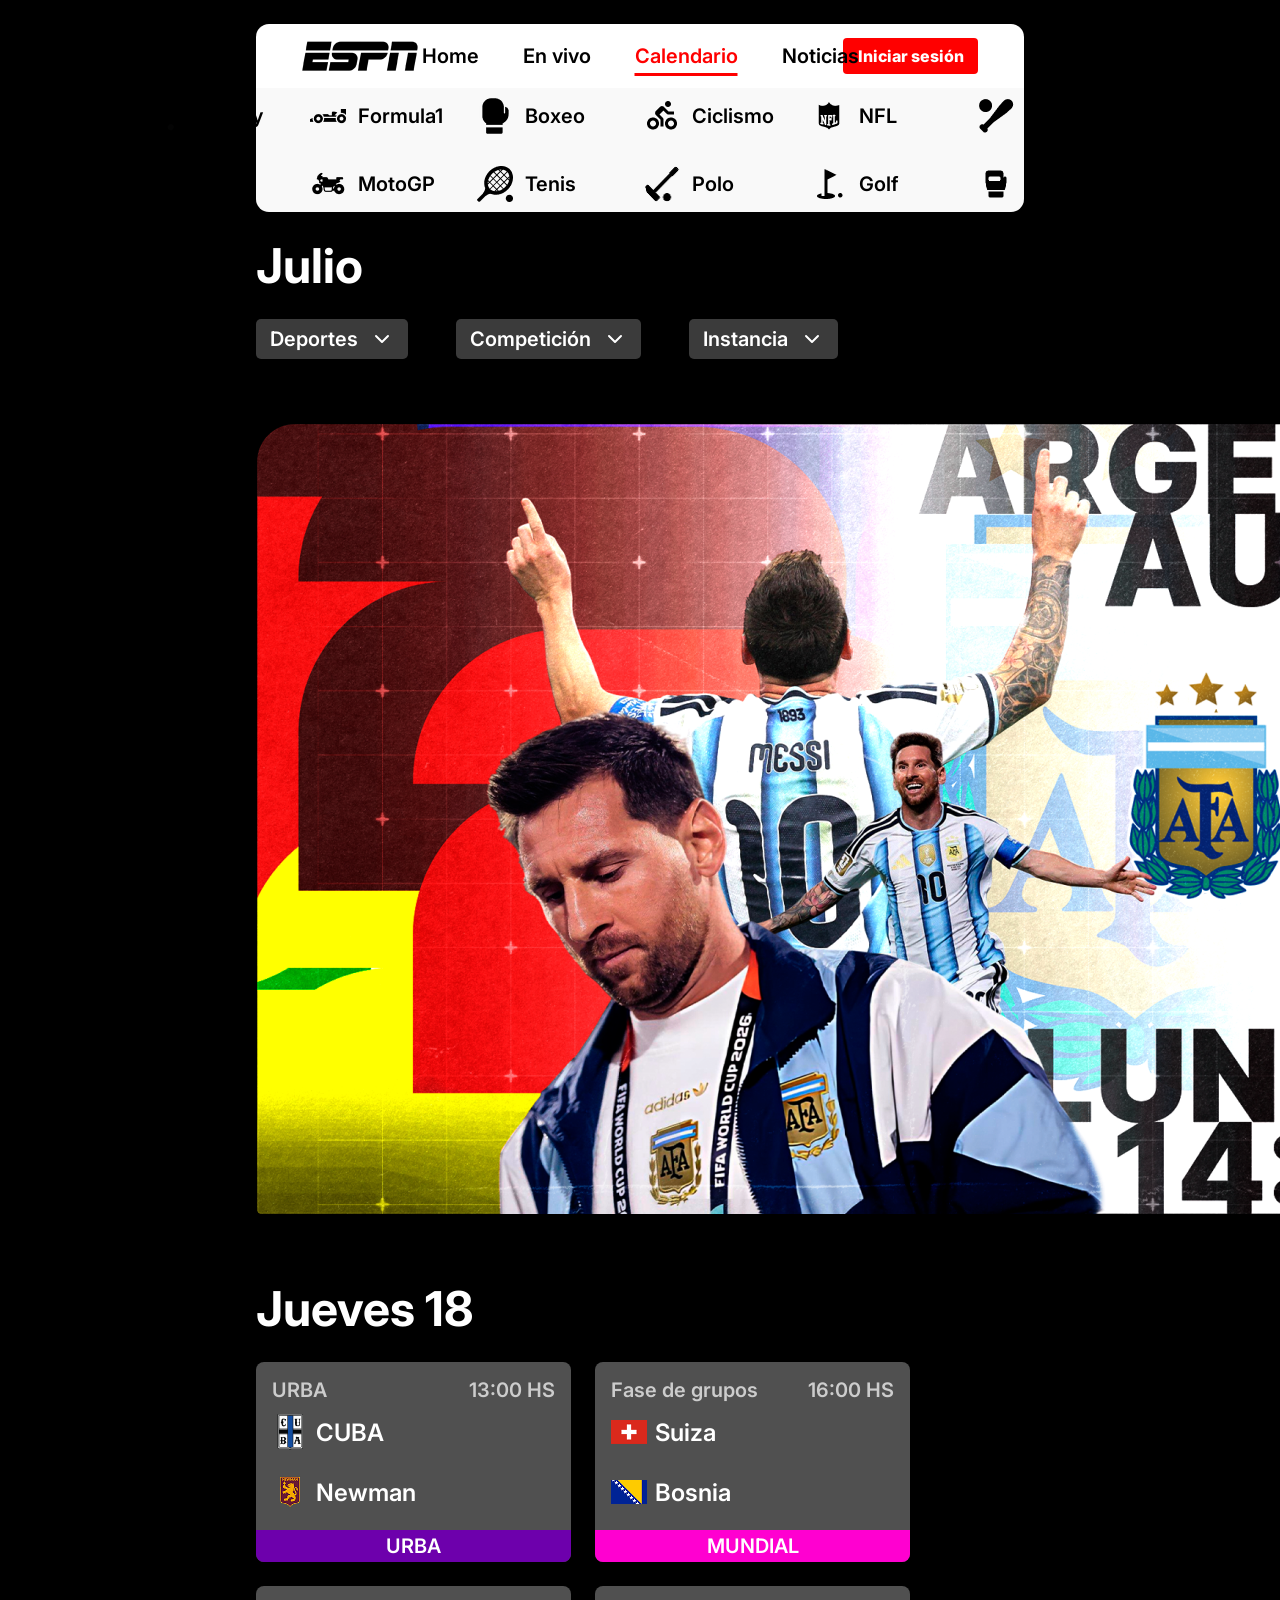
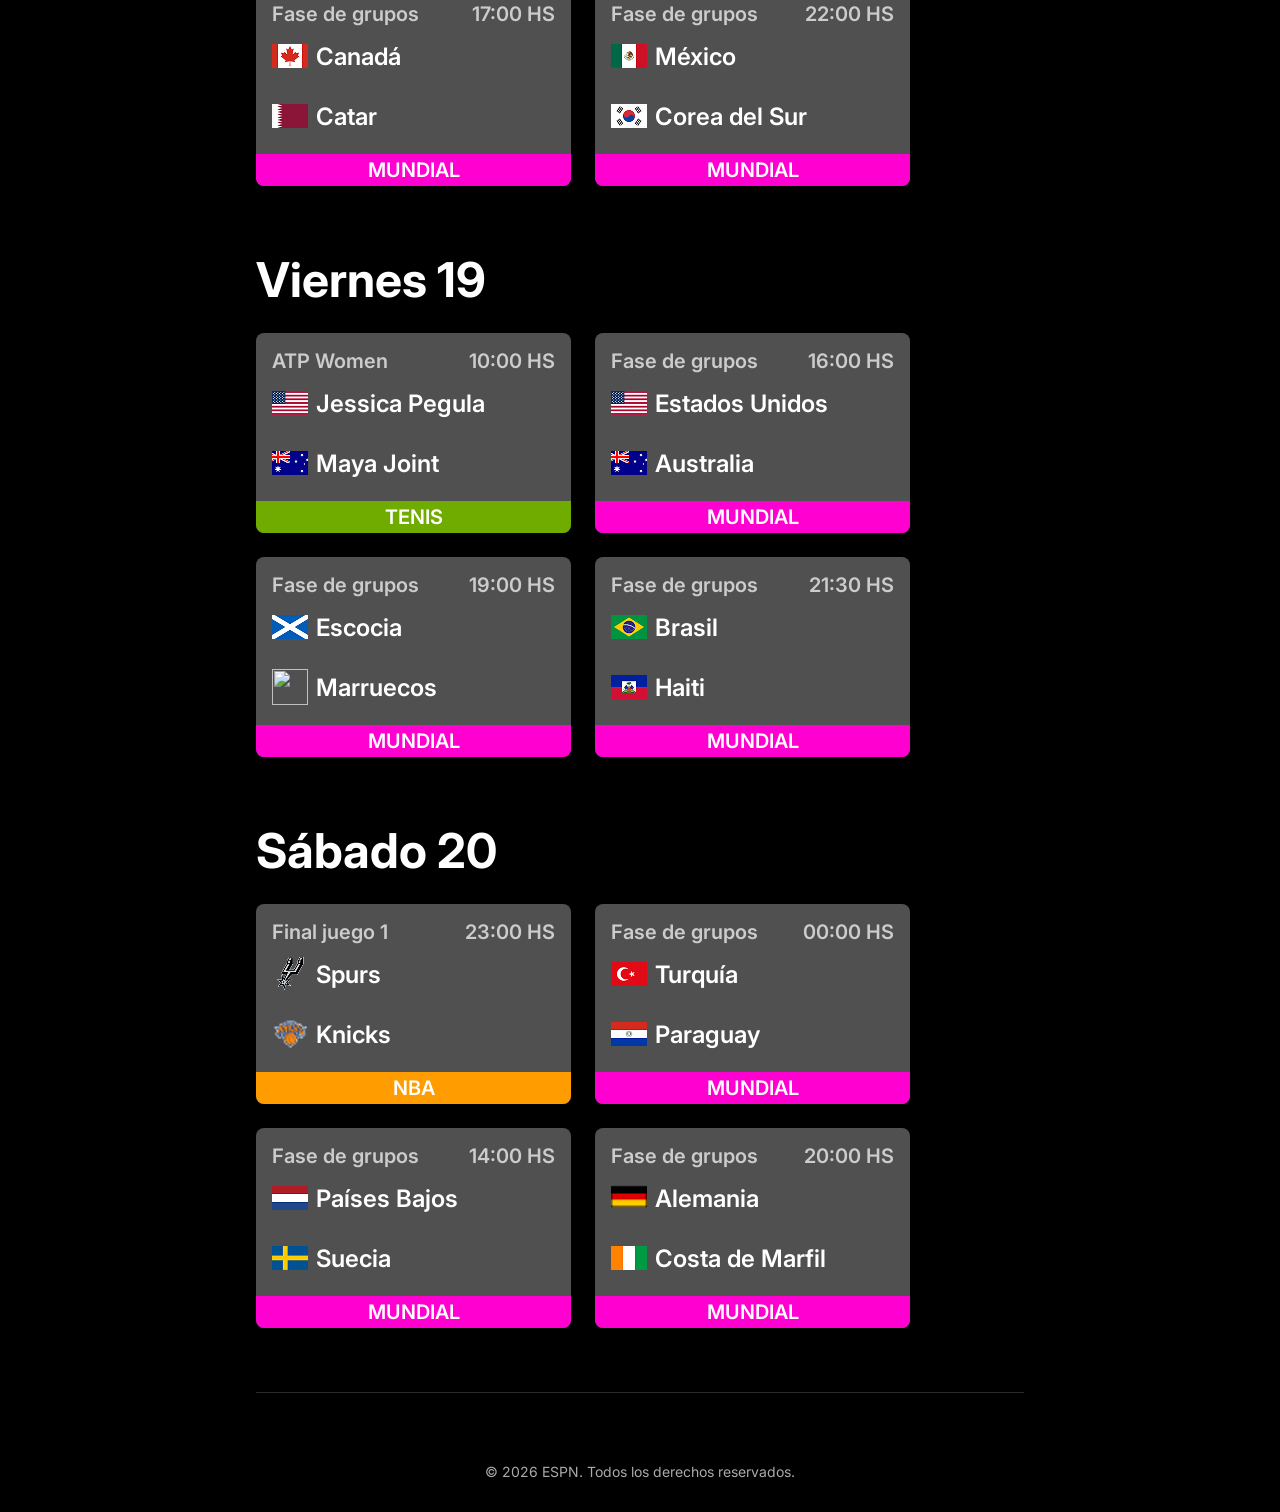
==== commit 2d06ca49: "mas final" ====
--- a/calendario.html
+++ b/calendario.html
@@ -204,23 +204,23 @@
       <h2 class="section-title">Jueves 18</h2>
       <div class="calendar-cards-row">
 
-        <a href="#" class="calendar-card inactive-link">
-          <div class="calendar-card__header">
-            <span class="calendar-card__instance">Fase de grupos</span>
-            <span class="calendar-card__time">13:00 HS</span>
-          </div>
-          <div class="calendar-card__teams">
-            <div class="calendar-card__team">
-              <img src="assets/banderas/chequia.png" alt="" width="36" height="36">
-              <span class="calendar-card__team-name">Chequia</span>
-            </div>
-            <div class="calendar-card__team">
-              <img src="assets/banderas/sudafrica.png" alt="" width="36" height="36">
-              <span class="calendar-card__team-name">Sudáfrica</span>
-            </div>
-          </div>
-          <span class="calendar-card__league" style="background-color: var(--color-mundial);">MUNDIAL</span>
-        </a>
+      <a href="#" class="calendar-card inactive-link">
+  <div class="calendar-card__header">
+    <span class="calendar-card__instance">URBA</span>
+    <span class="calendar-card__time">13:00 HS</span>
+  </div>
+  <div class="calendar-card__teams">
+    <div class="calendar-card__team">
+      <img src="assets/escudos/cuba.png" alt="" width="36" height="36">
+      <span class="calendar-card__team-name">CUBA</span>
+    </div>
+    <div class="calendar-card__team">
+      <img src="assets/escudos/newman.png" alt="" width="36" height="36">
+      <span class="calendar-card__team-name">Newman</span>
+    </div>
+  </div>
+  <span class="calendar-card__league" style="background-color: var(--color-rugby);">URBA</span>
+</a>
 
         <a href="#" class="calendar-card inactive-link">
           <div class="calendar-card__header">
--- a/styles.css
+++ b/styles.css
@@ -16,6 +16,7 @@
 --color-tenis: #70AC00;
 --color-ufc: #330376;
 --color-f1: #AC0000;
+--color-rugby: #6D00AC;
 
   --font-main: 'Inter', sans-serif;
 
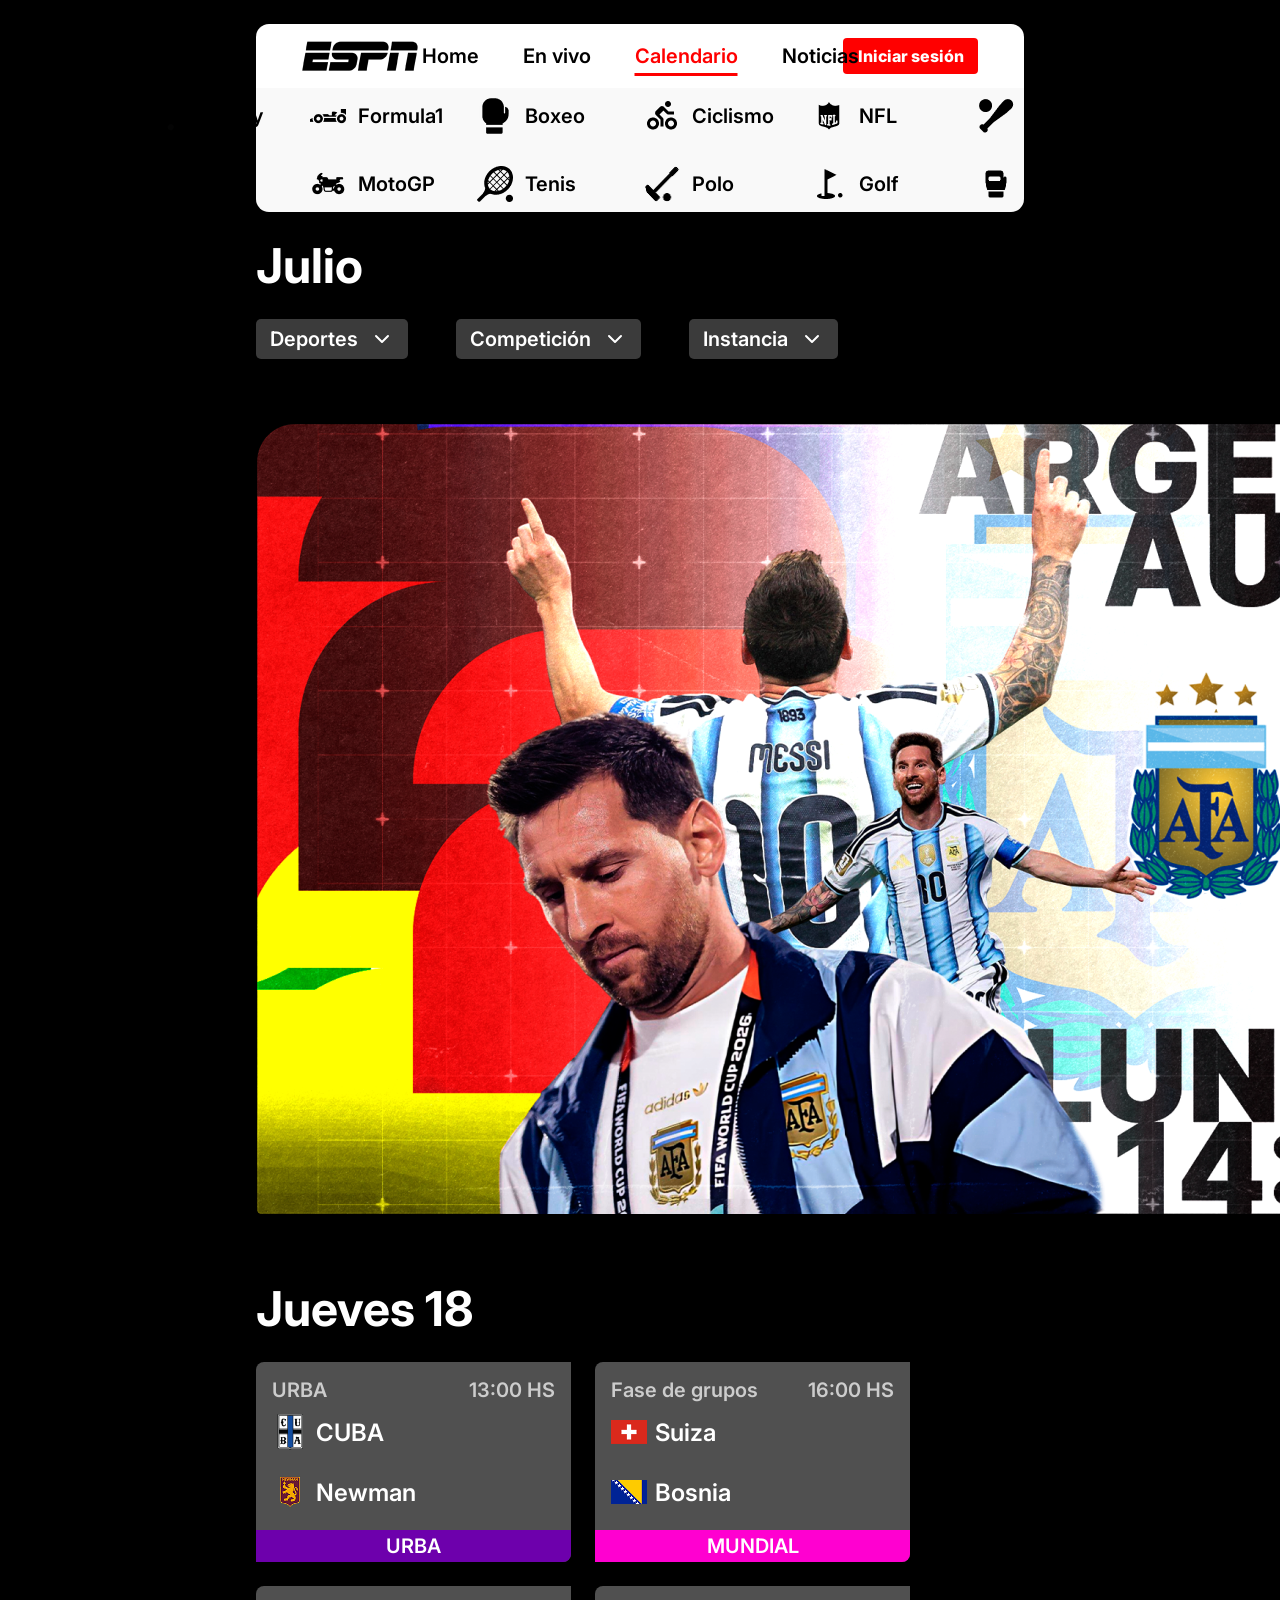
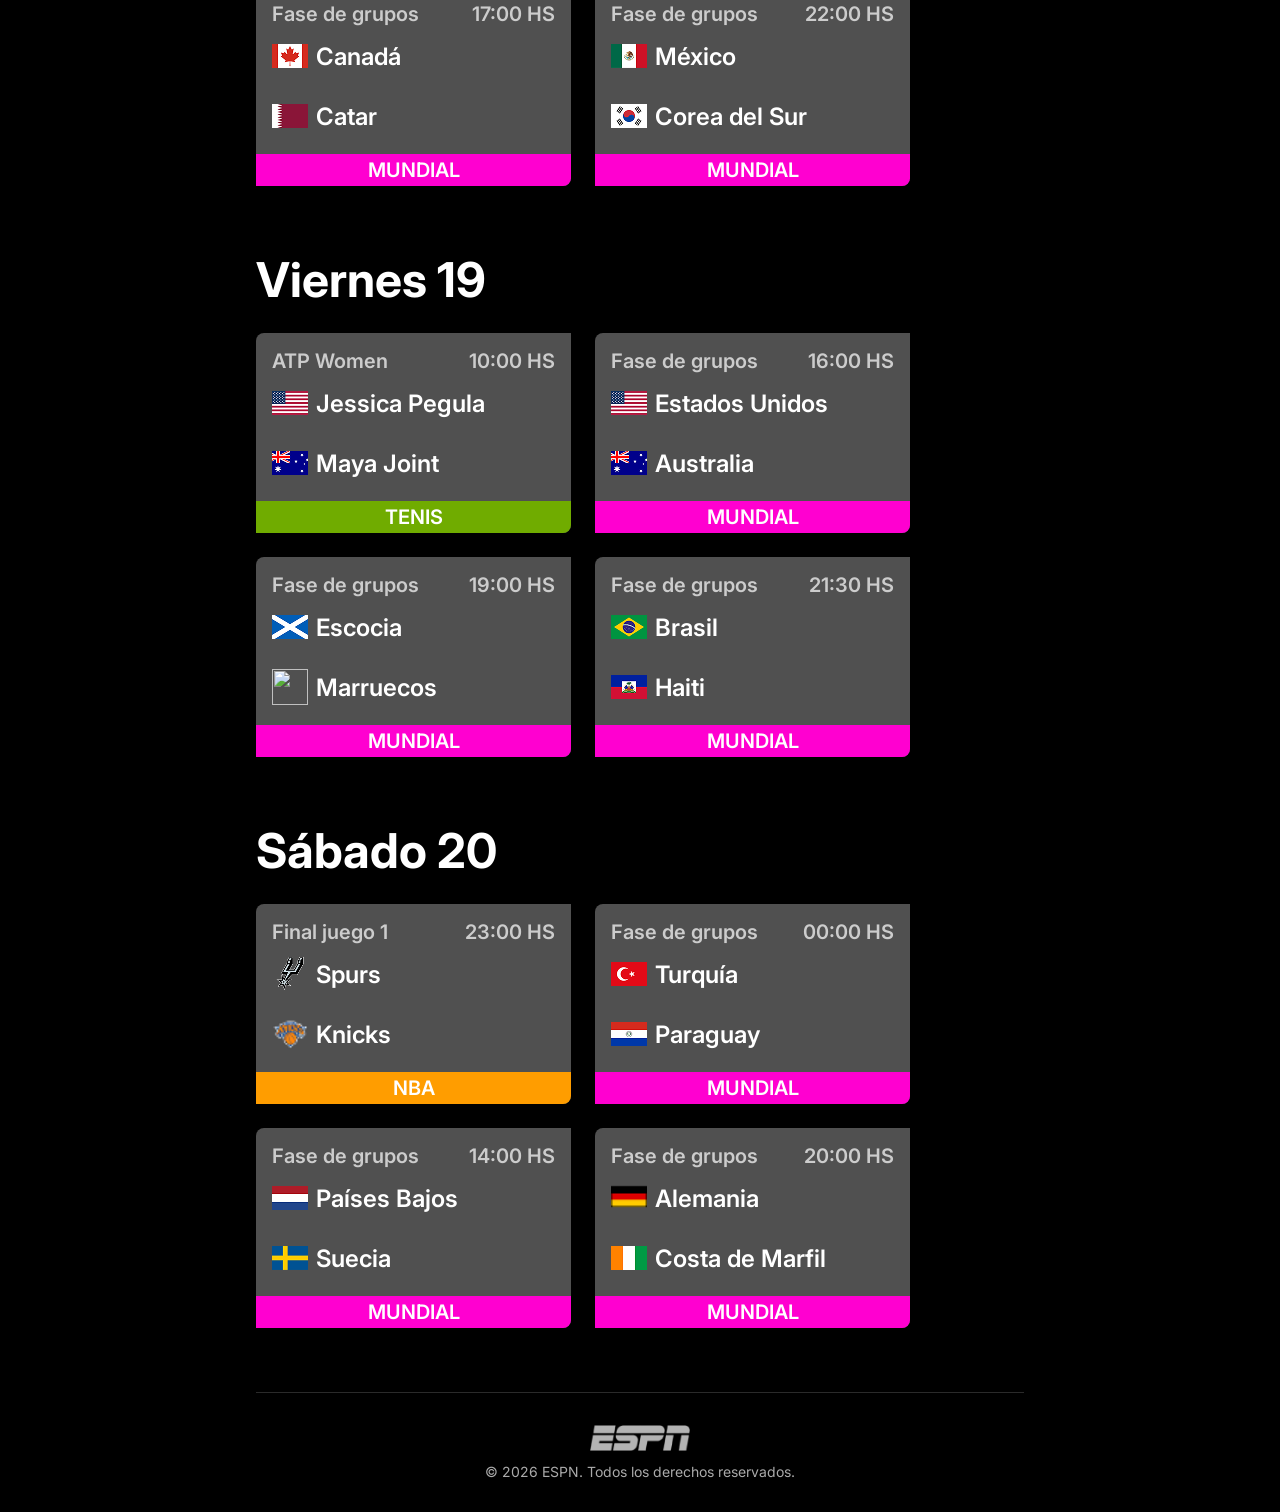
==== commit 9dd3c33b: "final" ====
--- a/calendario.html
+++ b/calendario.html
@@ -441,7 +441,7 @@
 
   </main>
 <footer class="footer">
-  <img src="assets/logo.png" alt="ESPN" width="100" height="26" class="footer__logo">
+  <img src="assets/logo2.png" alt="ESPN" width="100" height="26" class="footer__logo">
   <p class="footer__text">© 2026 ESPN. Todos los derechos reservados.</p>
 </footer>
   <script src="script.js"></script>
--- a/styles.css
+++ b/styles.css
@@ -1930,6 +1930,31 @@
   display: block;
 }
 
+.resumen-card,
+.news-card,
+.tendencia-card,
+.logo-carousel__item,
+.news-carousel__item img,
+.player-card,
+.vs-hero__img,
+.resumen-hero,
+.noticia-hero__img,
+.player-header__photo {
+  border-radius: 14px 0 14px 0;
+}
+.score-card,
+.calendar-card,
+.live-card,
+.player-match-card,
+.match-play {
+  border-radius: 8px 0 8px 0;
+}
+.score-card__league,
+.live-card__league,
+.calendar-card__league {
+  border-radius: 0 0 8px 0;
+}
+
 @media (max-width: 768px) {
 
   /* Reset de grilla mobile */
